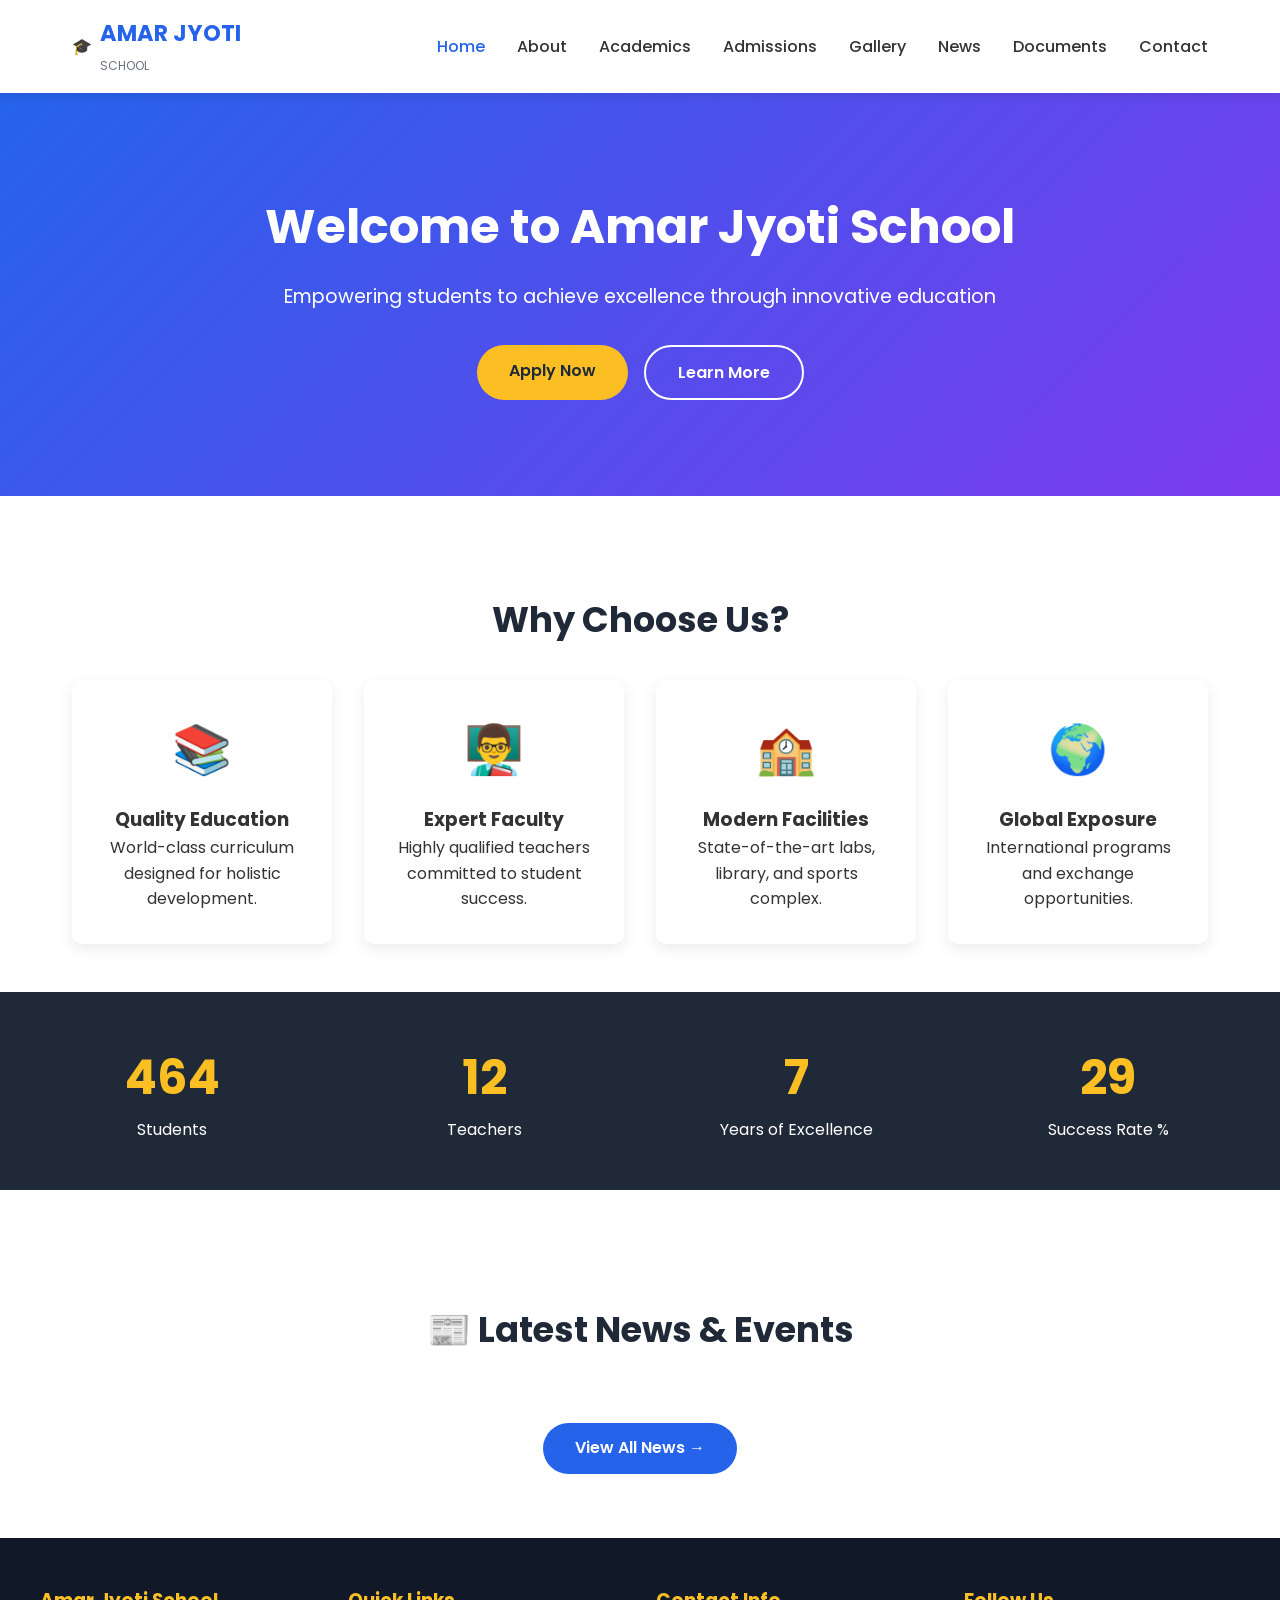
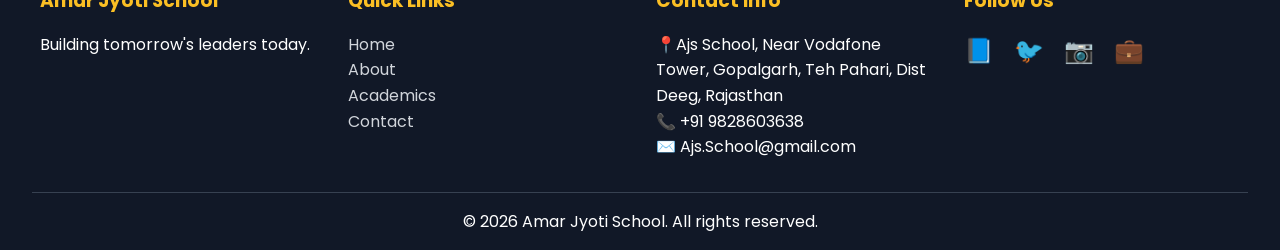
==== index.html @ 184bf4b7 "Add edit, export, links, PDF, documents features" ====
<!DOCTYPE html>
<html lang="en">
<head>
    <meta charset="UTF-8">
    <meta name="viewport" content="width=device-width, initial-scale=1.0">
    <title>Amar Jyoti School - Home</title>
    <link rel="icon" type="image/svg+xml" href="favicon.svg">
    <link rel="stylesheet" href="css/styles.css">
    <link href="https://fonts.googleapis.com/css2?family=Poppins:wght@300;400;600;700&display=swap" rel="stylesheet">
</head>
<body>
    <!-- Navigation -->
    <nav class="navbar">
        <div class="nav-container">
            <div class="logo">
                <a href="index.html" style="text-decoration:none;display:flex;align-items:center;gap:0.5rem">
            <div class="logo-icon">🎓</div>
                <div>
                    <h2 style="margin:0">AMAR JYOTI</h2>
                    <small style="color:#6b7280;font-size:0.75rem">SCHOOL</small>
            </div>
                </a>
            </div>
            <ul class="nav-menu" id="navMenu">
                <li><a href="index.html" class="active">Home</a></li>
                <li><a href="about.html">About</a></li>
                <li><a href="academics.html">Academics</a></li>
                 <li><a href="admissions.html">Admissions</a></li>
                <li><a href="gallery.html">Gallery</a></li>
                <li><a href="news.html">News</a></li>
              
                <li><a href="documents.html">Documents</a></li>
                <li><a href="contact.html">Contact</a></li>
                
            </ul>
            <div class="hamburger" id="hamburger">
                <span></span><span></span><span></span>
            </div>
        </div>
    </nav>

    <!-- Hero Section -->
    <section class="hero">
        <div class="hero-content">
            <h1>Welcome to Amar Jyoti School</h1>
            <p>Empowering students to achieve excellence through innovative education</p>
            <div class="hero-buttons">
                <a href="admissions.html" class="btn btn-primary">Apply Now</a>
                <a href="about.html" class="btn btn-secondary">Learn More</a>
            </div>
        </div>
    </section>

    <!-- Features Section -->
    <section class="features">
        <h2 class="section-title">Why Choose Us?</h2>
        <div class="features-grid">
            <div class="feature-card">
                <div class="icon">📚</div>
                <h3>Quality Education</h3>
                <p>World-class curriculum designed for holistic development.</p>
            </div>
            <div class="feature-card">
                <div class="icon">👨‍🏫</div>
                <h3>Expert Faculty</h3>
                <p>Highly qualified teachers committed to student success.</p>
            </div>
            <div class="feature-card">
                <div class="icon">🏫</div>
                <h3>Modern Facilities</h3>
                <p>State-of-the-art labs, library, and sports complex.</p>
            </div>
            <div class="feature-card">
                <div class="icon">🌍</div>
                <h3>Global Exposure</h3>
                <p>International programs and exchange opportunities.</p>
            </div>
        </div>
    </section>

    <!-- Stats Section -->
    <section class="stats">
        <div class="stat-item">
            <h2 class="counter" data-target="1600">0</h2>
            <p>Students</p>
        </div>
        <div class="stat-item">
            <h2 class="counter" data-target="39">0</h2>
            <p>Teachers</p>
        </div>
        <div class="stat-item">
            <h2 class="counter" data-target="24">0</h2>
            <p>Years of Excellence</p>
        </div>
        <div class="stat-item">
            <h2 class="counter" data-target="98">0</h2>
            <p>Success Rate %</p>
        </div>
    </section>

    <!-- News Section -->

<section class="home-news">
    <h2 class="section-title">📰 Latest News & Events</h2>
    <div class="home-news-grid" id="homeNewsGrid"></div>
    <a href="news.html" class="view-all-btn">View All News →</a>
</section>

    <!-- Footer -->
    <footer class="footer">
        <div class="footer-container">
            <div class="footer-section">
                <h3>Amar Jyoti School</h3>
                <p>Building tomorrow's leaders today.</p>
            </div>
            <div class="footer-section">
                <h3>Quick Links</h3>
                <ul>
                    <li><a href="index.html">Home</a></li>
                    <li><a href="about.html">About</a></li>
                    <li><a href="academics.html">Academics</a></li>
                    <li><a href="contact.html">Contact</a></li>
                </ul>
            </div>
            <div class="footer-section">
                <h3>Contact Info</h3>
                <p>📍Ajs School, Near Vodafone Tower, Gopalgarh, Teh Pahari, Dist Deeg, Rajasthan</p>
                <p>📞 +91 9828603638</p>
                <p>✉️ Ajs.School@gmail.com</p>
            </div>
            <div class="footer-section">
                <h3>Follow Us</h3>
                <div class="social-links">
                    <a href="#">📘</a>
                    <a href="#">🐦</a>
                    <a href="#">📷</a>
                    <a href="#">💼</a>
                </div>
            </div>
        </div>
        <div class="footer-bottom">
            <p>&copy; 2026 Amar Jyoti School. All rights reserved.</p>
        </div>
    </footer>

    <script src="js/script.js"></script>
</body>
<div id="announcementBanner" class="announcement-banner">
    <div class="announcement-content" id="announcementContent"></div>
    <button class="banner-close" onclick="closeBanner()">×</button>
</div>
</html>
---- css/styles.css ----
* { margin: 0; padding: 0; box-sizing: border-box; }

body {
    font-family: 'Poppins', sans-serif;
    line-height: 1.6;
    color: #333;
}

/* Navbar */
.navbar {
    background: #fff;
    box-shadow: 0 2px 10px rgba(0,0,0,0.1);
    position: sticky;
    top: 0;
    z-index: 1000;
}
.nav-container {
    max-width: 1200px;
    margin: auto;
    display: flex;
    justify-content: space-between;
    align-items: center;
    padding: 1rem 2rem;
}
.logo h2 { color: #2563eb; font-size: 1.4rem; }
.nav-menu {
    display: flex;
    list-style: none;
    gap: 2rem;
}
.nav-menu a {
    text-decoration: none;
    color: #333;
    font-weight: 500;
    transition: 0.3s;
}
.nav-menu a:hover, .nav-menu a.active { color: #2563eb; }
.hamburger { display: none; cursor: pointer; }
.hamburger span {
    display: block; width: 25px; height: 3px;
    background: #333; margin: 5px 0; transition: 0.3s;
}

/* Hero */
.hero {
    background: linear-gradient(135deg, #2563eb 0%, #7c3aed 100%);
    color: white;
    padding: 6rem 2rem;
    text-align: center;
}
.hero h1 { font-size: 3rem; margin-bottom: 1rem; }
.hero p { font-size: 1.2rem; margin-bottom: 2rem; }
.hero-buttons { display: flex; gap: 1rem; justify-content: center; flex-wrap: wrap; }

/* Buttons */
.btn {
    padding: 0.8rem 2rem;
    border-radius: 50px;
    text-decoration: none;
    font-weight: 600;
    transition: 0.3s;
    display: inline-block;
    border: none;
    cursor: pointer;
    font-size: 1rem;
}
.btn-primary { background: #fbbf24; color: #1f2937; }
.btn-primary:hover { background: #f59e0b; transform: translateY(-2px); }
.btn-secondary { background: transparent; color: white; border: 2px solid white; }
.btn-secondary:hover { background: white; color: #2563eb; }

/* Sections */
.section-title {
    text-align: center;
    font-size: 2.2rem;
    margin: 3rem 0 2rem;
    color: #1f2937;
}
.features, .news, .academics-content, .about-content, .admissions-content, .contact-content {
    max-width: 1200px;
    margin: auto;
    padding: 3rem 2rem;
}
.features-grid, .news-grid, .programs-grid {
    display: grid;
    grid-template-columns: repeat(auto-fit, minmax(250px, 1fr));
    gap: 2rem;
}
.feature-card, .news-card, .program-card {
    background: white;
    padding: 2rem;
    border-radius: 10px;
    box-shadow: 0 5px 15px rgba(0,0,0,0.08);
    transition: 0.3s;
    text-align: center;
}
.feature-card:hover, .news-card:hover, .program-card:hover {
    transform: translateY(-5px);
    box-shadow: 0 10px 25px rgba(0,0,0,0.15);
}
.icon, .program-icon { font-size: 3rem; margin-bottom: 1rem; }

/* Stats */
.stats {
    background: #1f2937;
    color: white;
    padding: 3rem 2rem;
    display: grid;
    grid-template-columns: repeat(auto-fit, minmax(200px, 1fr));
    gap: 2rem;
    text-align: center;
}
.stat-item h2 { font-size: 3rem; color: #fbbf24; }

/* News */
.news-date { color: #2563eb; font-weight: 600; margin-bottom: 0.5rem; }
.read-more { color: #2563eb; text-decoration: none; font-weight: 600; }

/* Footer */
.footer {
    background: #111827;
    color: white;
    padding: 3rem 2rem 1rem;
}
.footer-container {
    max-width: 1200px;
    margin: auto;
    display: grid;
    grid-template-columns: repeat(auto-fit, minmax(200px, 1fr));
    gap: 2rem;
}
.footer-section h3 { color: #fbbf24; margin-bottom: 1rem; }
.footer-section ul { list-style: none; }
.footer-section a { color: #d1d5db; text-decoration: none; }
.footer-section a:hover { color: #fbbf24; }
.social-links a { font-size: 1.5rem; margin-right: 1rem; }
.footer-bottom {
    text-align: center;
    border-top: 1px solid #374151;
    padding-top: 1rem;
    margin-top: 2rem;
}

/* Page Header */
.page-header {
    background: linear-gradient(135deg, #2563eb 0%, #7c3aed 100%);
    color: white;
    text-align: center;
    padding: 4rem 2rem;
}
.page-header h1 { font-size: 2.5rem; margin-bottom: 0.5rem; }

/* About */
.about-grid {
    display: grid;
    grid-template-columns: 1fr 1fr;
    gap: 3rem;
    align-items: center;
}
.image-placeholder {
    background: linear-gradient(135deg, #2563eb, #7c3aed);
    height: 300px;
    border-radius: 10px;
    display: flex;
    align-items: center;
    justify-content: center;
    font-size: 8rem;
}
.mission-vision {
    display: grid;
    grid-template-columns: repeat(auto-fit, minmax(250px, 1fr));
    gap: 2rem;
    margin: 3rem 0;
}
.mv-card {
    background: #f3f4f6;
    padding: 2rem;
    border-radius: 10px;
    border-left: 4px solid #2563eb;
}
.message-card {
    background: white;
    padding: 3rem;
    border-radius: 10px;
    box-shadow: 0 5px 15px rgba(0,0,0,0.08);
    text-align: center;
}
.principal-photo { font-size: 5rem; margin-bottom: 1rem; }
blockquote {
    font-style: italic;
    font-size: 1.2rem;
    margin: 1rem 0;
    color: #4b5563;
}

/* Subjects */
.subjects-grid {
    display: grid;
    grid-template-columns: repeat(auto-fit, minmax(180px, 1fr));
    gap: 1rem;
}
.subject-item {
    background: #2563eb;
    color: white;
    padding: 1.5rem;
    border-radius: 10px;
    text-align: center;
    font-weight: 600;
    transition: 0.3s;
}
.subject-item:hover { background: #1d4ed8; transform: scale(1.05); }

/* Admission Process */
.process-steps {
    display: grid;
    grid-template-columns: repeat(auto-fit, minmax(180px, 1fr));
    gap: 2rem;
    margin-bottom: 3rem;
}
.step {
    text-align: center;
    padding: 2rem;
    background: #f3f4f6;
    border-radius: 10px;
}
.step-number {
    width: 50px;
    height: 50px;
    background: #2563eb;
    color: white;
    border-radius: 50%;
    display: flex;
    align-items: center;
    justify-content: center;
    margin: 0 auto 1rem;
    font-size: 1.5rem;
    font-weight: 700;
}

/* Forms */
.admission-form, .contact-form {
    max-width: 800px;
    margin: auto;
    background: white;
    padding: 2rem;
    border-radius: 10px;
    box-shadow: 0 5px 15px rgba(0,0,0,0.08);
}
.form-row {
    display: grid;
    grid-template-columns: 1fr 1fr;
    gap: 1rem;
}
.form-group { margin-bottom: 1.2rem; }
.form-group label {
    display: block;
    margin-bottom: 0.5rem;
    font-weight: 600;
}
.form-group input,
.form-group select,
.form-group textarea {
    width: 100%;
    padding: 0.8rem;
    border: 1px solid #d1d5db;
    border-radius: 5px;
    font-family: inherit;
    font-size: 1rem;
}
.form-group input:focus,
.form-group select:focus,
.form-group textarea:focus {
    outline: none;
    border-color: #2563eb;
}
.form-message {
    max-width: 800px;
    margin: 1rem auto;
    padding: 1rem;
    border-radius: 5px;
    text-align: center;
    display: none;
}
.form-message.success {
    display: block;
    background: #d1fae5;
    color: #065f46;
}

/* Contact */
.contact-grid {
    display: grid;
    grid-template-columns: 1fr 1fr;
    gap: 3rem;
}
.info-item {
    display: flex;
    gap: 1rem;
    margin-bottom: 1.5rem;
}
.info-icon { font-size: 2rem; }

/* Responsive */
@media (max-width: 768px) {
    .nav-menu {
        position: fixed;
        top: 70px;
        left: -100%;
        flex-direction: column;
        background: white;
        width: 100%;
        text-align: center;
        padding: 2rem 0;
        transition: 0.3s;
        box-shadow: 0 5px 15px rgba(0,0,0,0.1);
    }
    .nav-menu.active { left: 0; }
    .hamburger { display: block; }
    .hero h1 { font-size: 2rem; }
    .about-grid, .contact-grid, .form-row {
        grid-template-columns: 1fr;
    }
}






/* Success Animation */
.success-animation {
    position: fixed;
    top: 0;
    left: 0;
    width: 100%;
    height: 100%;
    background: rgba(0, 0, 0, 0.5);
    display: none;
    align-items: center;
    justify-content: center;
    z-index: 10000;
    animation: fadeIn 0.3s;
}

.success-animation.active {
    display: flex;
}

.success-card {
    background: white;
    padding: 3rem;
    border-radius: 20px;
    text-align: center;
    box-shadow: 0 20px 60px rgba(0, 0, 0, 0.3);
    animation: bounceIn 0.6s;
    max-width: 400px;
}

.success-icon {
    width: 80px;
    height: 80px;
    background: linear-gradient(135deg, #10b981, #059669);
    border-radius: 50%;
    margin: 0 auto 1.5rem;
    display: flex;
    align-items: center;
    justify-content: center;
    animation: scaleIn 0.5s ease-out;
    position: relative;
}

.success-icon::after {
    content: '';
    position: absolute;
    width: 30px;
    height: 15px;
    border-left: 5px solid white;
    border-bottom: 5px solid white;
    transform: rotate(-45deg);
    margin-top: -8px;
    animation: drawCheck 0.5s 0.3s ease-out backwards;
}

.success-card h3 {
    color: #1f2937;
    margin: 0 0 0.5rem;
    font-size: 1.5rem;
}

.success-card p {
    color: #6b7280;
    margin: 0;
}

@keyframes fadeIn {
    from { opacity: 0; }
    to { opacity: 1; }
}

@keyframes bounceIn {
    0% { transform: scale(0.3); opacity: 0; }
    50% { transform: scale(1.05); }
    70% { transform: scale(0.95); }
    100% { transform: scale(1); opacity: 1; }
}

@keyframes scaleIn {
    from { transform: scale(0); }
    to { transform: scale(1); }
}

@keyframes drawCheck {
    from { width: 0; height: 0; }
    to { width: 30px; height: 15px; }
}

/* Confetti */
.confetti {
    position: fixed;
    width: 10px;
    height: 10px;
    pointer-events: none;
    animation: confettiFall 3s linear forwards;
    z-index: 9999;
}

@keyframes confettiFall {
    to {
        transform: translateY(100vh) rotate(720deg);
        opacity: 0;
    }
}

/* Form message styles update */
.form-message.error {
    display: block;
    background: #fee2e2;
    color: #991b1b;
    padding: 1rem;
    border-radius: 5px;
    margin-top: 1rem;
}

.form-message.success {
    display: block;
    background: #d1fae5;
    color: #065f46;
    padding: 1rem;
    border-radius: 5px;
    margin-top: 1rem;
}



/* ============ GALLERY STYLES ============ */
.gallery-section {
    max-width: 1300px;
    margin: auto;
    padding: 3rem 2rem;
}

.gallery-filters {
    display: flex;
    justify-content: center;
    gap: 1rem;
    flex-wrap: wrap;
    margin-bottom: 3rem;
}

.filter-btn {
    padding: 0.7rem 1.5rem;
    border: 2px solid #e5e7eb;
    background: white;
    border-radius: 50px;
    cursor: pointer;
    font-weight: 600;
    font-family: inherit;
    font-size: 0.95rem;
    transition: all 0.3s ease;
    color: #4b5563;
}

.filter-btn:hover {
    border-color: #2563eb;
    color: #2563eb;
    transform: translateY(-2px);
}

.filter-btn.active {
    background: linear-gradient(135deg, #2563eb, #7c3aed);
    color: white;
    border-color: transparent;
    box-shadow: 0 5px 15px rgba(37, 99, 235, 0.3);
}

.gallery-grid {
    display: grid;
    grid-template-columns: repeat(auto-fill, minmax(300px, 1fr));
    gap: 1.5rem;
    grid-auto-rows: 250px;
}

.gallery-item {
    position: relative;
    border-radius: 15px;
    overflow: hidden;
    cursor: pointer;
    box-shadow: 0 5px 20px rgba(0,0,0,0.1);
    transition: all 0.4s ease;
    animation: fadeInUp 0.6s ease backwards;
}

.gallery-item:nth-child(4n+1) {
    grid-row: span 2;
}

.gallery-item img {
    width: 100%;
    height: 100%;
    object-fit: cover;
    transition: transform 0.6s ease;
}

.gallery-item:hover {
    transform: translateY(-8px);
    box-shadow: 0 15px 40px rgba(0,0,0,0.2);
}

.gallery-item:hover img {
    transform: scale(1.1);
}

.gallery-overlay {
    position: absolute;
    bottom: 0;
    left: 0;
    right: 0;
    background: linear-gradient(to top, rgba(0,0,0,0.85) 0%, transparent 100%);
    padding: 2rem 1.5rem 1.5rem;
    color: white;
    transform: translateY(20px);
    opacity: 0;
    transition: all 0.4s ease;
}

.gallery-item:hover .gallery-overlay {
    transform: translateY(0);
    opacity: 1;
}

.gallery-category {
    display: inline-block;
    background: #2563eb;
    padding: 0.3rem 0.8rem;
    border-radius: 20px;
    font-size: 0.75rem;
    font-weight: 600;
    margin-bottom: 0.5rem;
}

.gallery-overlay h3 {
    margin: 0.5rem 0;
    font-size: 1.2rem;
}

.gallery-overlay p {
    margin: 0;
    font-size: 0.9rem;
    opacity: 0.9;
}

@keyframes fadeInUp {
    from { opacity: 0; transform: translateY(30px); }
    to { opacity: 1; transform: translateY(0); }
}

.gallery-loading {
    display: flex;
    flex-direction: column;
    align-items: center;
    justify-content: center;
    padding: 4rem;
    gap: 1rem;
    color: #6b7280;
}

.gallery-empty {
    text-align: center;
    padding: 4rem;
    color: #6b7280;
}

.gallery-empty .empty-icon {
    font-size: 4rem;
    margin-bottom: 1rem;
}

.hidden { display: none; }

/* Lightbox */
.lightbox {
    display: none;
    position: fixed;
    top: 0;
    left: 0;
    width: 100%;
    height: 100%;
    background: rgba(0,0,0,0.95);
    z-index: 10000;
    align-items: center;
    justify-content: center;
    animation: fadeIn 0.3s;
}

.lightbox.active {
    display: flex;
}

.lightbox-content {
    max-width: 90%;
    max-height: 90vh;
    display: flex;
    flex-direction: column;
    align-items: center;
}

.lightbox-content img {
    max-width: 100%;
    max-height: 75vh;
    border-radius: 10px;
    box-shadow: 0 20px 60px rgba(0,0,0,0.5);
    animation: zoomIn 0.4s;
}

.lightbox-info {
    text-align: center;
    color: white;
    margin-top: 1.5rem;
    max-width: 600px;
}

.lightbox-info h3 {
    margin: 0 0 0.5rem;
    font-size: 1.5rem;
}

.lightbox-category {
    display: inline-block;
    background: #2563eb;
    padding: 0.3rem 1rem;
    border-radius: 20px;
    font-size: 0.85rem;
    margin-bottom: 0.8rem;
}

.lightbox-info p {
    opacity: 0.85;
    line-height: 1.6;
}

.lightbox-close {
    position: absolute;
    top: 20px;
    right: 30px;
    font-size: 3rem;
    color: white;
    cursor: pointer;
    transition: 0.3s;
    z-index: 10001;
}

.lightbox-close:hover {
    color: #ef4444;
    transform: rotate(90deg);
}

.lightbox-nav {
    position: absolute;
    top: 50%;
    transform: translateY(-50%);
    background: rgba(255,255,255,0.1);
    border: none;
    color: white;
    font-size: 3rem;
    width: 60px;
    height: 60px;
    border-radius: 50%;
    cursor: pointer;
    transition: 0.3s;
    display: flex;
    align-items: center;
    justify-content: center;
}

.lightbox-nav:hover {
    background: rgba(255,255,255,0.25);
}

.lightbox-nav.prev { left: 30px; }
.lightbox-nav.next { right: 30px; }

@keyframes zoomIn {
    from { transform: scale(0.8); opacity: 0; }
    to { transform: scale(1); opacity: 1; }
}

@keyframes fadeIn {
    from { opacity: 0; }
    to { opacity: 1; }
}

.spinner-dark {
    border: 3px solid rgba(37, 99, 235, 0.3);
    border-top-color: #2563eb;
    width: 40px;
    height: 40px;
}

@media (max-width: 768px) {
    .gallery-grid {
        grid-template-columns: repeat(auto-fill, minmax(150px, 1fr));
        grid-auto-rows: 180px;
        gap: 1rem;
    }
    .gallery-item:nth-child(4n+1) {
        grid-row: span 1;
    }
    .lightbox-nav {
        width: 45px;
        height: 45px;
        font-size: 2rem;
    }
    .lightbox-nav.prev { left: 10px; }
    .lightbox-nav.next { right: 10px; }
    .filter-btn {
        padding: 0.5rem 1rem;
        font-size: 0.85rem;
    }
}



/* ============ NEWS STYLES ============ */
.news-section { max-width: 1200px; margin: auto; padding: 3rem 2rem; }
.news-filters { display: flex; justify-content: center; gap: 1rem; flex-wrap: wrap; margin-bottom: 3rem; }
.news-list { display: grid; grid-template-columns: repeat(auto-fill, minmax(320px, 1fr)); gap: 2rem; }
.news-card { background: white; border-radius: 15px; overflow: hidden; box-shadow: 0 5px 20px rgba(0,0,0,0.08); cursor: pointer; transition: all 0.3s ease; position: relative; }
.news-card:hover { transform: translateY(-5px); box-shadow: 0 15px 35px rgba(0,0,0,0.15); }
.pinned-badge { position: absolute; top: 1rem; right: 1rem; background: #fbbf24; color: #1f2937; padding: 0.3rem 0.7rem; border-radius: 20px; font-size: 0.75rem; font-weight: 600; z-index: 2; }
.news-card-image { height: 200px; overflow: hidden; }
.news-card-image img { width: 100%; height: 100%; object-fit: cover; transition: transform 0.4s ease; }
.news-card:hover .news-card-image img { transform: scale(1.08); }
.news-card-content { padding: 1.5rem; }
.news-category-badge { display: inline-block; padding: 0.3rem 0.8rem; border-radius: 20px; font-size: 0.75rem; font-weight: 600; margin-bottom: 0.8rem; }
.cat-News { background: #dbeafe; color: #1e40af; }
.cat-Events { background: #fce7f3; color: #9d174d; }
.cat-Achievements { background: #fef3c7; color: #92400e; }
.cat-Announcements { background: #d1fae5; color: #065f46; }
.news-card-content h3 { margin: 0 0 0.5rem; font-size: 1.2rem; color: #1f2937; }
.news-date { color: #6b7280; font-size: 0.85rem; margin-bottom: 0.8rem; }
.news-card-content p { color: #4b5563; line-height: 1.6; margin-bottom: 1rem; }
.read-more { color: #2563eb; font-weight: 600; font-size: 0.9rem; }
.news-modal-content { background: white; border-radius: 15px; max-width: 700px; width: 90%; max-height: 85vh; overflow-y: auto; }
.news-modal-content img { width: 100%; max-height: 350px; object-fit: cover; border-radius: 15px 15px 0 0; }
.news-modal-body { padding: 2rem; }
.news-modal-body h2 { margin: 0.5rem 0; color: #1f2937; }
.news-modal-date { color: #6b7280; margin-bottom: 1.5rem; }
.news-modal-body p { line-height: 1.8; color: #374151; white-space: pre-wrap; }
.announcement-banner { background: linear-gradient(90deg, #2563eb, #7c3aed); color: white; padding: 0.8rem 1rem; text-align: center; position: relative; overflow: hidden; display: none; }
.announcement-banner.active { display: block; }
.announcement-content { display: inline-block; white-space: nowrap; animation: scrollText 20s linear infinite; }
.announcement-banner:hover .announcement-content { animation-play-state: paused; }
.announcement-content span { margin: 0 2rem; font-weight: 500; }
@keyframes scrollText { 0% { transform: translateX(100%); } 100% { transform: translateX(-100%); } }
.banner-close { position: absolute; right: 1rem; top: 50%; transform: translateY(-50%); cursor: pointer; font-size: 1.2rem; background: none; border: none; color: white; }
.home-news { max-width: 1200px; margin: auto; padding: 4rem 2rem; }
.home-news-grid { display: grid; grid-template-columns: repeat(auto-fit, minmax(300px, 1fr)); gap: 2rem; margin-top: 2rem; }
.view-all-btn { display: block; width: fit-content; margin: 2rem auto 0; padding: 0.8rem 2rem; background: #2563eb; color: white; text-decoration: none; border-radius: 50px; font-weight: 600; transition: 0.3s; }
.view-all-btn:hover { background: #1d4ed8; transform: translateY(-2px); }
@media (max-width: 768px) { .news-list { grid-template-columns: 1fr; } }
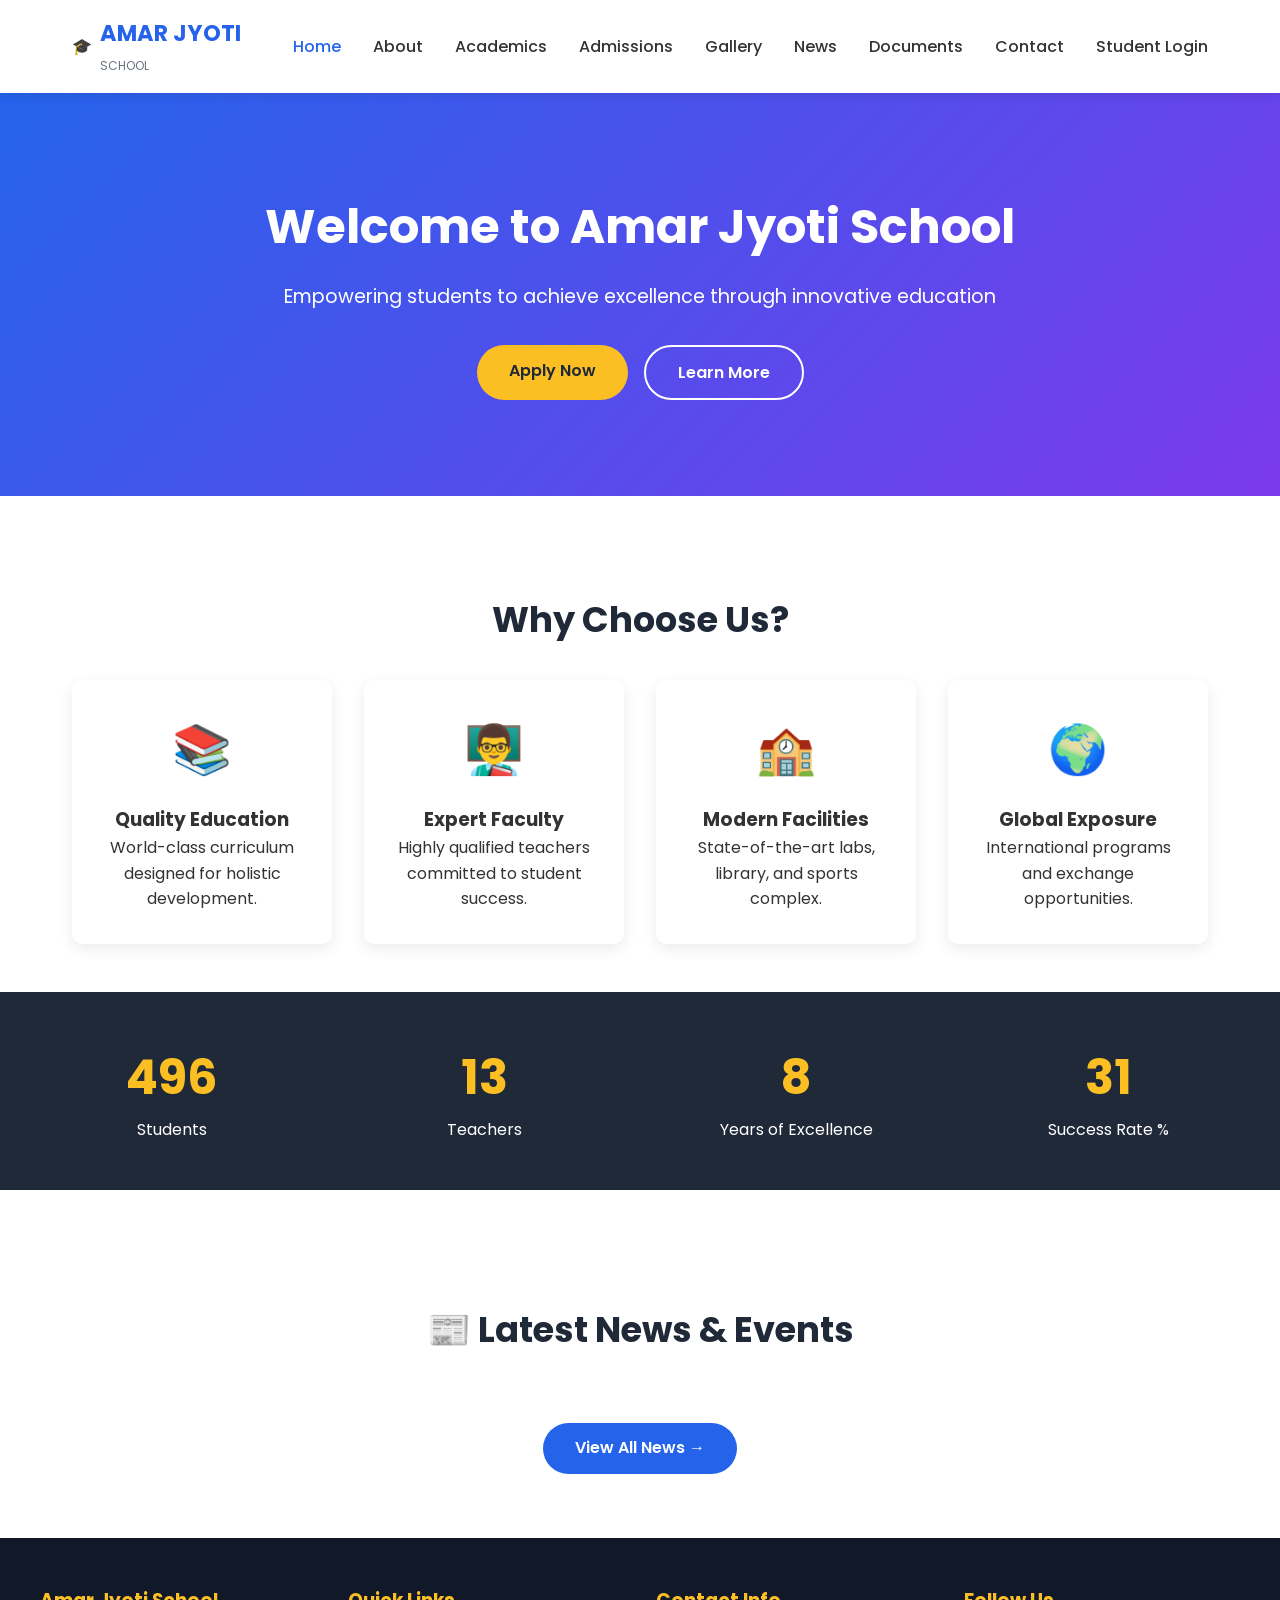
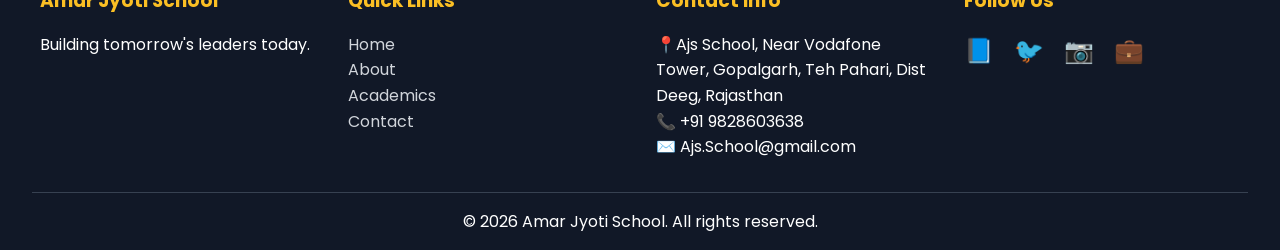
==== commit 14c8d2f7: "Add student portal, delete options, search, bulk attendance, enhanced results" ====
--- a/index.html
+++ b/index.html
@@ -31,6 +31,7 @@
               
                 <li><a href="documents.html">Documents</a></li>
                 <li><a href="contact.html">Contact</a></li>
+                <li><a href="student-login.html">Student Login</a></li>
                 
             </ul>
             <div class="hamburger" id="hamburger">
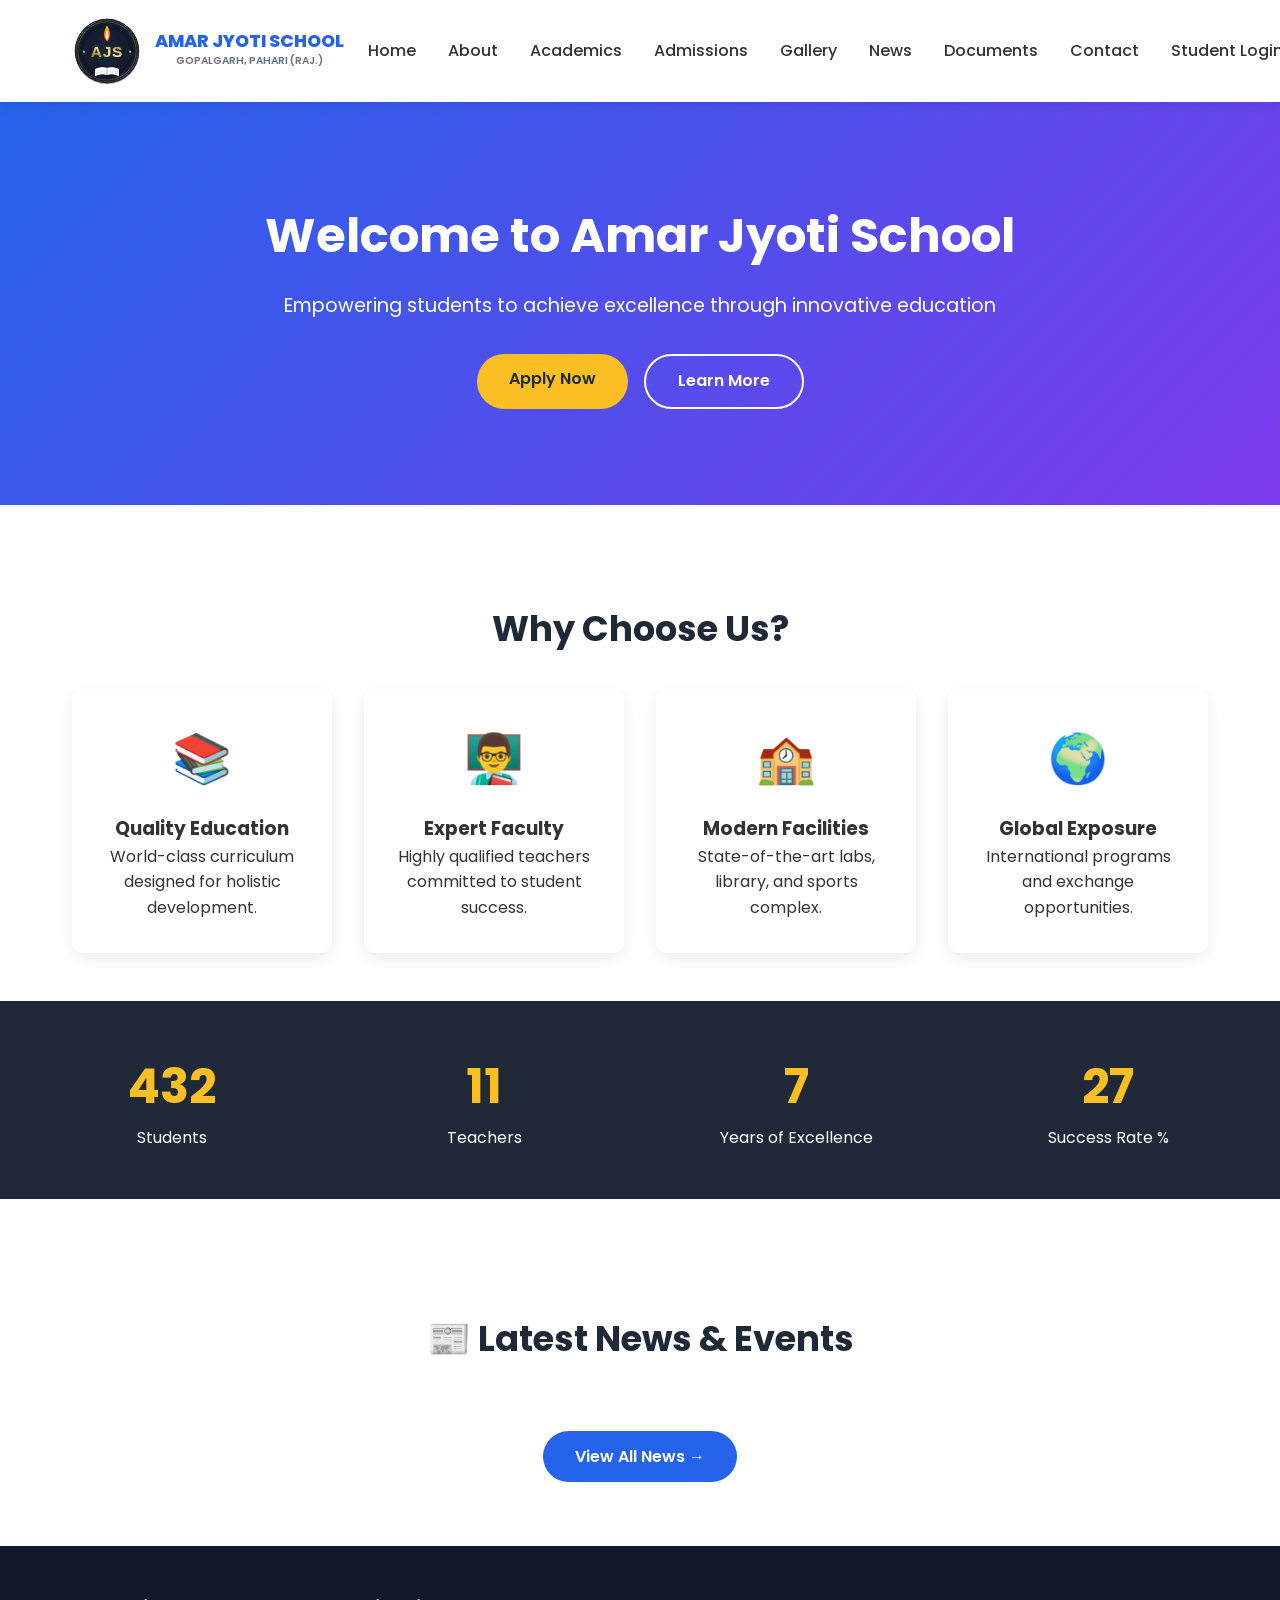
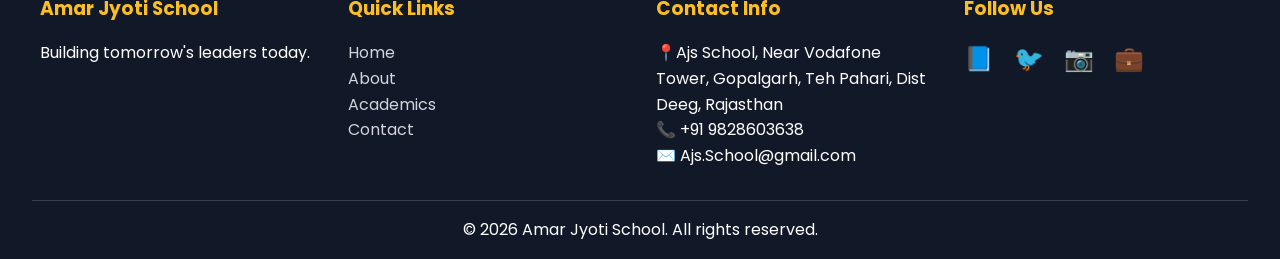
==== commit 3cbffc45: "Add password change UI & Update AJS logo" ====
--- a/index.html
+++ b/index.html
@@ -10,33 +10,42 @@
 </head>
 <body>
     <!-- Navigation -->
+   <!-- Navigation -->
     <nav class="navbar">
         <div class="nav-container">
-            <div class="logo">
-                <a href="index.html" style="text-decoration:none;display:flex;align-items:center;gap:0.5rem">
-            <div class="logo-icon">🎓</div>
-                <div>
-                    <h2 style="margin:0">AMAR JYOTI</h2>
-                    <small style="color:#6b7280;font-size:0.75rem">SCHOOL</small>
-            </div>
+            
+            <!-- Logo Section -->
+            <div class="logo" style="flex-shrink: 0; min-width: max-content; margin-right: auto; padding-right: 1.5rem;">
+                <a href="index.html" style="text-decoration:none; display:flex; align-items:center; gap:0.8rem;">
+                    <img src="favicon.svg" alt="Amar Jyoti School Logo" style="height: 70px; width: 70px; object-fit: contain; flex-shrink: 0;">
+                    
+                    <div style="display: flex; flex-direction: column; justify-content: center; align-items: center; text-align: center;">
+                        <h2 style="margin:0; font-family: 'Poppins', sans-serif; font-size: 1.1rem; font-weight: 800; line-height: 1.1; white-space: nowrap;">AMAR JYOTI SCHOOL</h2>
+                        <small style="color:#6b7280; font-family: 'Poppins', sans-serif; font-size:0.65rem; font-weight: 600; white-space: nowrap; margin-top: 2px;">GOPALGARH, PAHARI (RAJ.)</small>
+                    </div>
                 </a>
             </div>
+
+            <!-- Menu Links -->
             <ul class="nav-menu" id="navMenu">
-                <li><a href="index.html" class="active">Home</a></li>
+                <li><a href="index.html">Home</a></li>
                 <li><a href="about.html">About</a></li>
                 <li><a href="academics.html">Academics</a></li>
-                 <li><a href="admissions.html">Admissions</a></li>
+                <li><a href="admissions.html">Admissions</a></li>
                 <li><a href="gallery.html">Gallery</a></li>
                 <li><a href="news.html">News</a></li>
-              
                 <li><a href="documents.html">Documents</a></li>
                 <li><a href="contact.html">Contact</a></li>
-                <li><a href="student-login.html">Student Login</a></li>
                 
+                <!-- Double-locked Student Login to prevent line breaking -->
+                <li style="white-space: nowrap; flex-shrink: 0;"><a href="student-login.html" style="white-space: nowrap;">Student Login</a></li>
             </ul>
+
+            <!-- Mobile Hamburger Button -->
             <div class="hamburger" id="hamburger">
                 <span></span><span></span><span></span>
             </div>
+            
         </div>
     </nav>
 
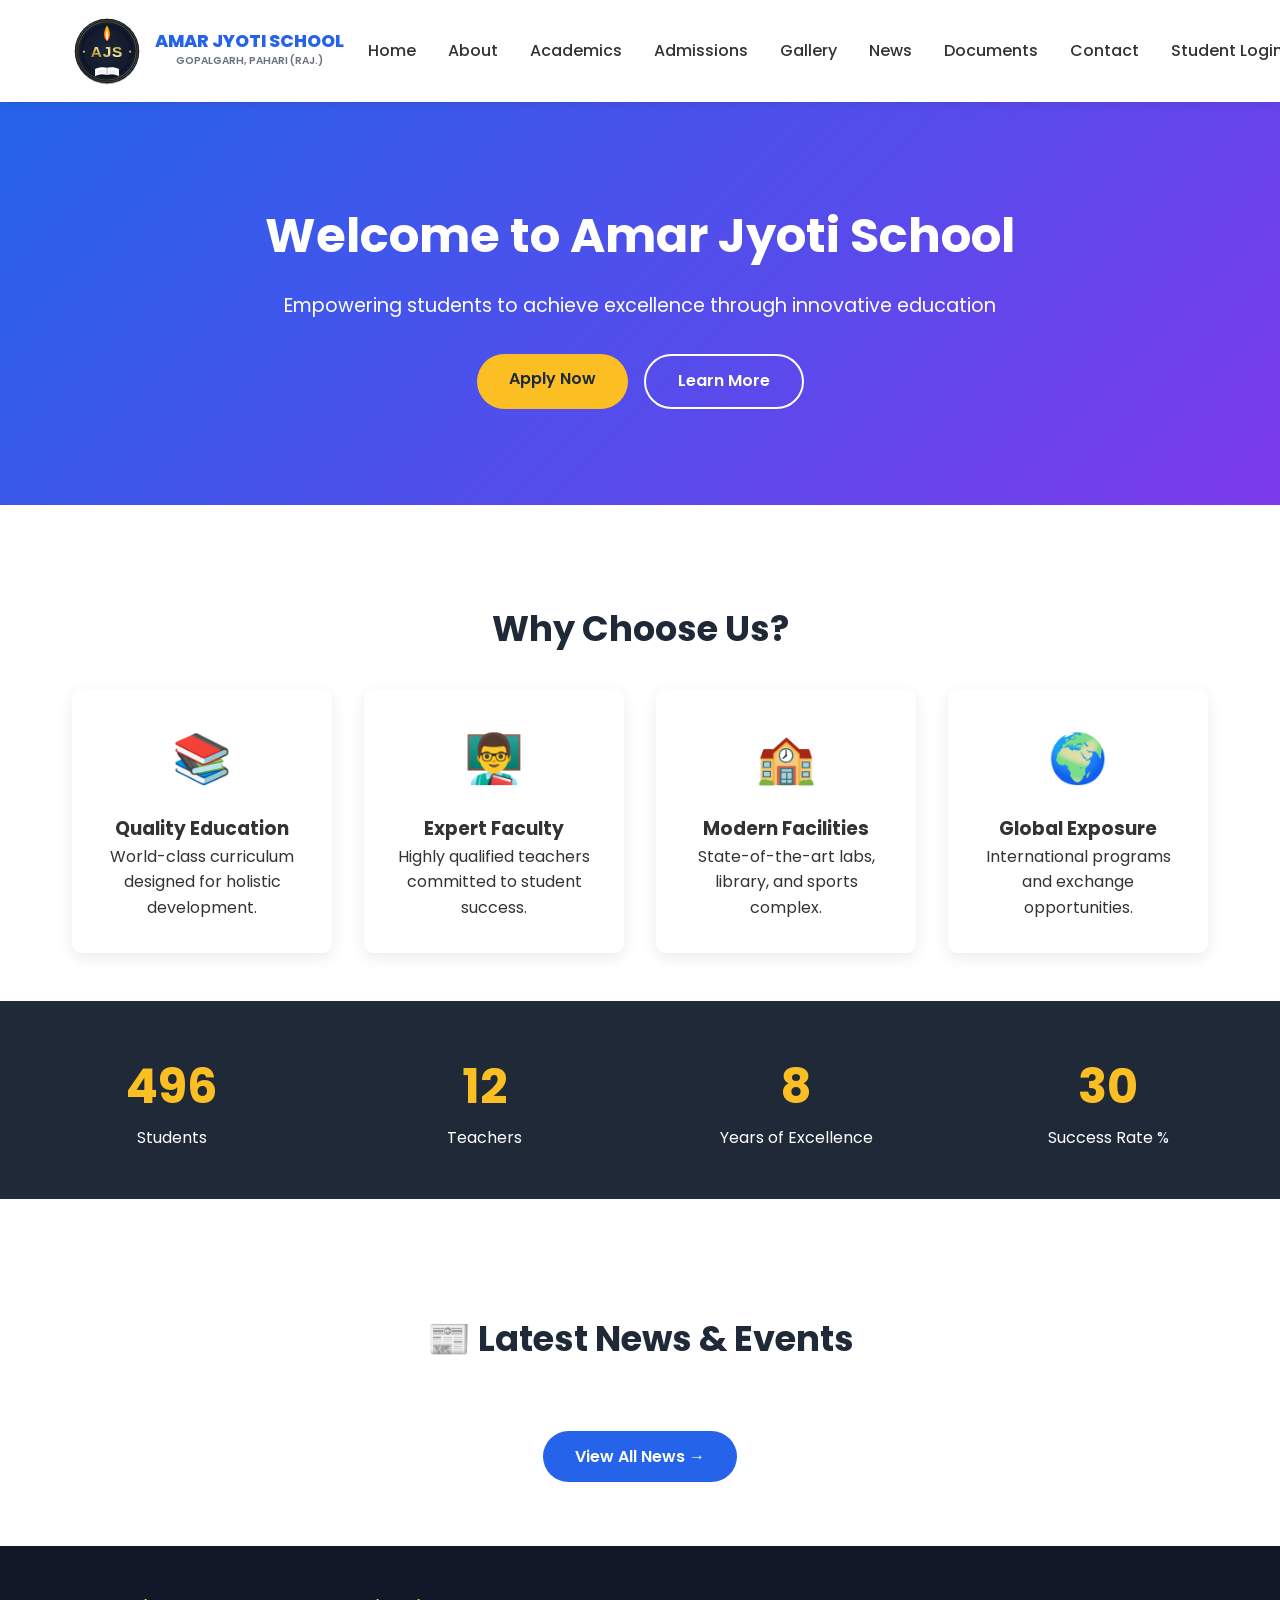
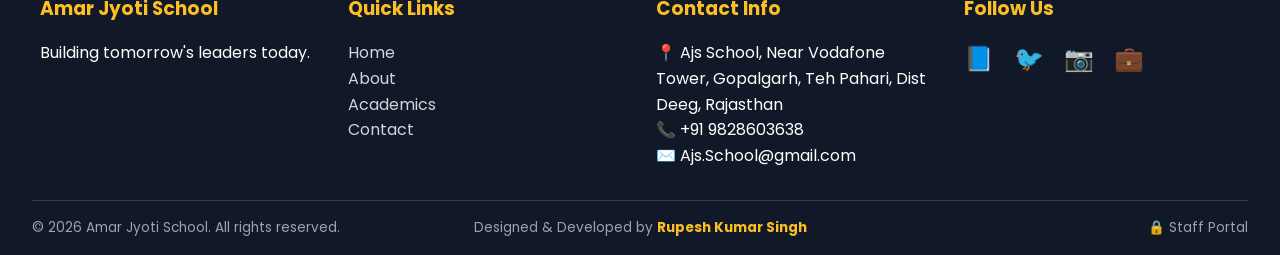
==== commit dbebaa6c: "Fix login message display + staff portal" ====
--- a/index.html
+++ b/index.html
@@ -116,42 +116,47 @@
     <a href="news.html" class="view-all-btn">View All News →</a>
 </section>
 
-    <!-- Footer -->
-    <footer class="footer">
-        <div class="footer-container">
-            <div class="footer-section">
-                <h3>Amar Jyoti School</h3>
-                <p>Building tomorrow's leaders today.</p>
-            </div>
-            <div class="footer-section">
-                <h3>Quick Links</h3>
-                <ul>
-                    <li><a href="index.html">Home</a></li>
-                    <li><a href="about.html">About</a></li>
-                    <li><a href="academics.html">Academics</a></li>
-                    <li><a href="contact.html">Contact</a></li>
-                </ul>
-            </div>
-            <div class="footer-section">
-                <h3>Contact Info</h3>
-                <p>📍Ajs School, Near Vodafone Tower, Gopalgarh, Teh Pahari, Dist Deeg, Rajasthan</p>
-                <p>📞 +91 9828603638</p>
-                <p>✉️ Ajs.School@gmail.com</p>
-            </div>
-            <div class="footer-section">
-                <h3>Follow Us</h3>
-                <div class="social-links">
-                    <a href="#">📘</a>
-                    <a href="#">🐦</a>
-                    <a href="#">📷</a>
-                    <a href="#">💼</a>
-                </div>
+   <footer class="footer">
+    <div class="footer-container">
+        <div class="footer-section">
+            <h3>Amar Jyoti School</h3>
+            <p>Building tomorrow's leaders today.</p>
+        </div>
+        <div class="footer-section">
+            <h3>Quick Links</h3>
+            <ul>
+                <li><a href="index.html">Home</a></li>
+                <li><a href="about.html">About</a></li>
+                <li><a href="academics.html">Academics</a></li>
+                <li><a href="contact.html">Contact</a></li>
+            </ul>
+        </div>
+        <div class="footer-section">
+            <h3>Contact Info</h3>
+            <p>📍 Ajs School, Near Vodafone Tower, Gopalgarh, Teh Pahari, Dist Deeg, Rajasthan</p>
+            <p>📞 +91 9828603638</p>
+            <p>✉️ Ajs.School@gmail.com</p>
+        </div>
+        <div class="footer-section">
+            <h3>Follow Us</h3>
+            <div class="social-links">
+                <a href="#">📘</a>
+                <a href="#">🐦</a>
+                <a href="#">📷</a>
+                <a href="#">💼</a>
             </div>
         </div>
-        <div class="footer-bottom">
-            <p>&copy; 2026 Amar Jyoti School. All rights reserved.</p>
-        </div>
-    </footer>
+    </div>
+
+    <!-- ONLY this bottom part gets the Staff Portal link -->
+    <div class="footer-bottom">
+        <p style="margin:0;font-size:0.85rem;color:#9ca3af">&copy; 2026 Amar Jyoti School. All rights reserved.</p>
+        <p style="margin:0;font-size:0.85rem;color:#9ca3af">
+        Designed & Developed by <strong style="color:#fbbf24">Rupesh Kumar Singh</strong>
+    </p>
+        <a href="login.html" class="staff-link">🔒 Staff Portal</a>
+    </div>
+</footer>
 
     <script src="js/script.js"></script>
 </body>
--- a/css/styles.css
+++ b/css/styles.css
@@ -739,6 +739,50 @@
 }
 
 
+.footer-bottom {
+    display: flex;
+    align-items: center;
+    flex-wrap: wrap;
+    gap: 1rem;
+}
+
+.footer-bottom > p:first-child {
+    flex: 1;
+    text-align: left;
+    margin: 0;
+}
+
+.footer-bottom > p:nth-child(2) {
+    flex: 1;
+    text-align: center;
+    margin: 0;
+}
+
+.footer-bottom .staff-link {
+    flex: 1;
+    text-align: right;
+    color: #9ca3af;
+    font-size: 0.85rem;
+    text-decoration: none;
+    transition: all 0.3s ease;
+}
+
+.footer-bottom .staff-link:hover {
+    color: #fbbf24;
+}
+
+@media (max-width: 700px) {
+    .footer-bottom {
+        flex-direction: column;
+        text-align: center;
+    }
+    .footer-bottom > p,
+    .footer-bottom .staff-link {
+        text-align: center;
+        flex: none;
+    }
+}
+   
 
 /* ============ NEWS STYLES ============ */
 .news-section { max-width: 1200px; margin: auto; padding: 3rem 2rem; }
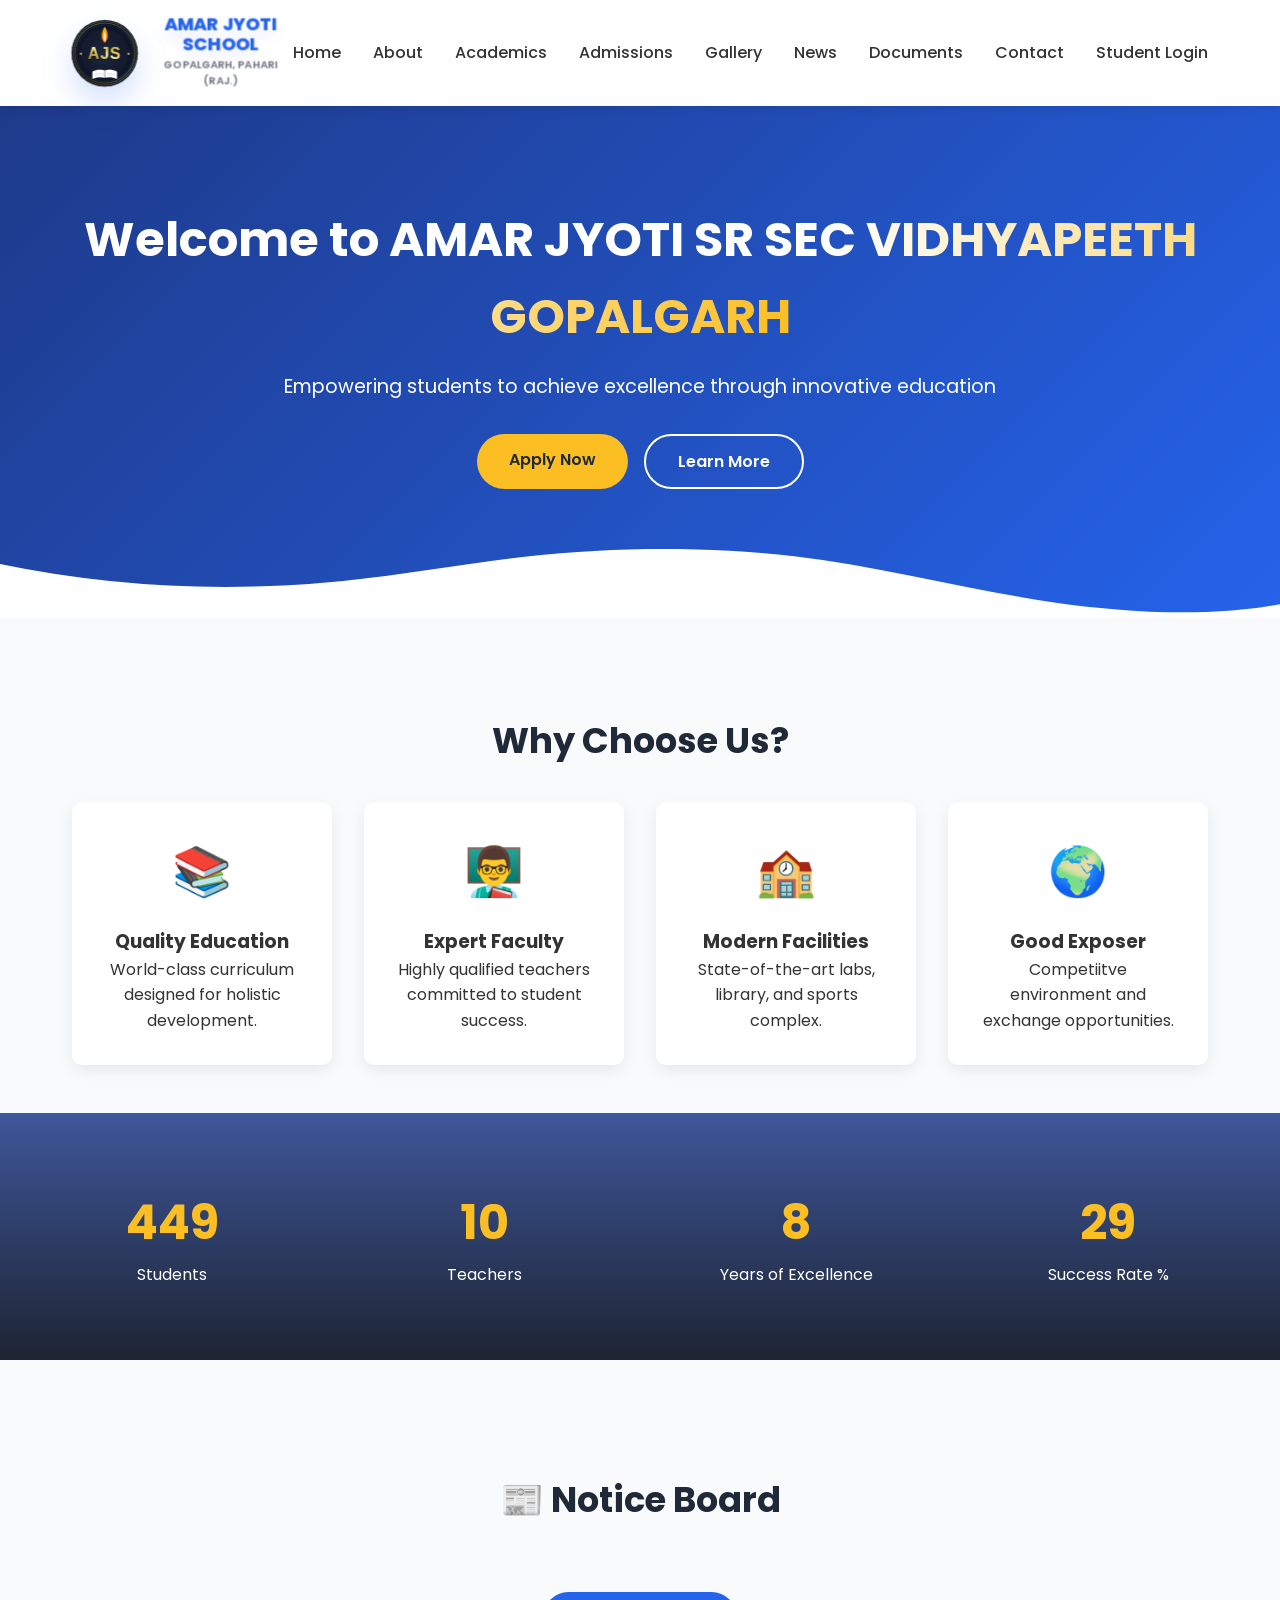
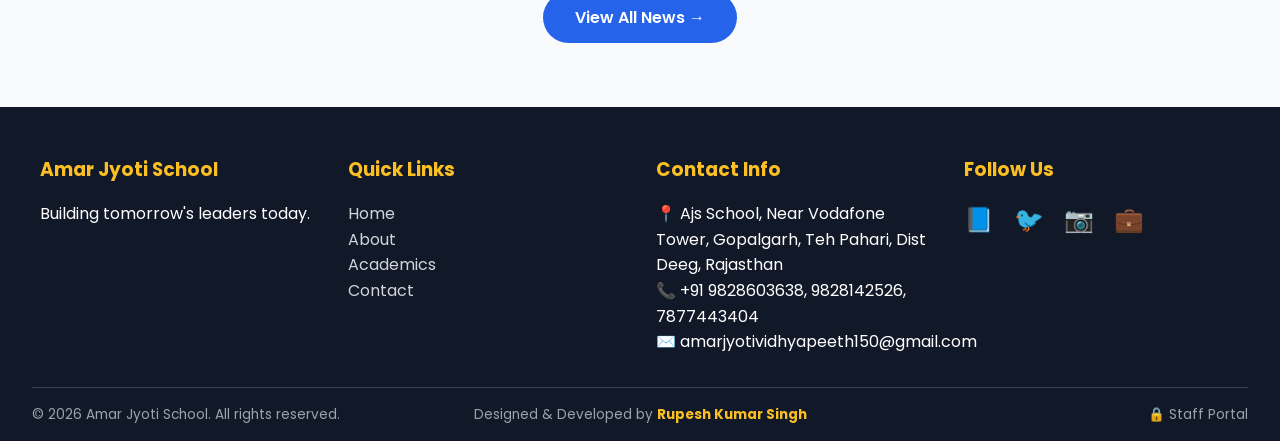
==== commit 9bd9d812: "multiple bulk features ,result,timetable and delete added" ====
--- a/index.html
+++ b/index.html
@@ -5,7 +5,7 @@
     <meta name="viewport" content="width=device-width, initial-scale=1.0">
     <title>Amar Jyoti School - Home</title>
     <link rel="icon" type="image/svg+xml" href="favicon.svg">
-    <link rel="stylesheet" href="css/styles.css">
+    <link rel="stylesheet" href="css/styles.css?v=5">
     <link href="https://fonts.googleapis.com/css2?family=Poppins:wght@300;400;600;700&display=swap" rel="stylesheet">
 </head>
 <body>
@@ -15,13 +15,13 @@
         <div class="nav-container">
             
             <!-- Logo Section -->
-            <div class="logo" style="flex-shrink: 0; min-width: max-content; margin-right: auto; padding-right: 1.5rem;">
+            <div class="logo" style="flex-shrink: 1; margin-right: auto; padding-right: 0.5rem;">
                 <a href="index.html" style="text-decoration:none; display:flex; align-items:center; gap:0.8rem;">
                     <img src="favicon.svg" alt="Amar Jyoti School Logo" style="height: 70px; width: 70px; object-fit: contain; flex-shrink: 0;">
                     
                     <div style="display: flex; flex-direction: column; justify-content: center; align-items: center; text-align: center;">
-                        <h2 style="margin:0; font-family: 'Poppins', sans-serif; font-size: 1.1rem; font-weight: 800; line-height: 1.1; white-space: nowrap;">AMAR JYOTI SCHOOL</h2>
-                        <small style="color:#6b7280; font-family: 'Poppins', sans-serif; font-size:0.65rem; font-weight: 600; white-space: nowrap; margin-top: 2px;">GOPALGARH, PAHARI (RAJ.)</small>
+                        <h2 style="margin:0; font-family: 'Poppins', sans-serif; font-size: clamp(0.9rem, 3vw, 1.1rem); font-weight: 800; line-height: 1.1;">AMAR JYOTI SCHOOL</h2>
+                        <small style="color:#6b7280; font-family: 'Poppins', sans-serif; font-size: clamp(0.55rem, 2vw, 0.65rem); font-weight: 600; margin-top: 2px;">GOPALGARH, PAHARI (RAJ.)</small>
                     </div>
                 </a>
             </div>
@@ -50,14 +50,21 @@
     </nav>
 
     <!-- Hero Section -->
-    <section class="hero">
+    <section class="hero" style="position: relative; padding-bottom: 8rem;">
         <div class="hero-content">
-            <h1>Welcome to Amar Jyoti School</h1>
-            <p>Empowering students to achieve excellence through innovative education</p>
-            <div class="hero-buttons">
+            <h1 class="animate-fade-up">Welcome to <span class="school-name-shine">AMAR JYOTI SR SEC VIDHYAPEETH GOPALGARH</span></h1>
+            <p class="animate-fade-up delay-1">Empowering students to achieve excellence through innovative education</p>
+            <div class="hero-buttons animate-fade-up delay-2">
                 <a href="admissions.html" class="btn btn-primary">Apply Now</a>
                 <a href="about.html" class="btn btn-secondary">Learn More</a>
             </div>
+        </div>
+        
+        <!-- Elegant Bottom Wave -->
+        <div style="position: absolute; bottom: -1px; left: 0; width: 100%; overflow: hidden; line-height: 0;">
+            <svg viewBox="0 0 1200 120" preserveAspectRatio="none" style="position: relative; display: block; width: calc(100% + 1.3px); height: 70px;">
+                <path d="M321.39,56.44c58-10.79,114.16-30.13,172-41.86,82.39-16.72,168.19-17.73,250.45-.39C823.78,31,906.67,72,985.66,92.83c70.05,18.48,146.53,26.09,214.34,3V120H0V27.35A600.21,600.21,0,0,0,321.39,56.44Z" fill="#ffffff"></path>
+            </svg>
         </div>
     </section>
 
@@ -82,8 +89,8 @@
             </div>
             <div class="feature-card">
                 <div class="icon">🌍</div>
-                <h3>Global Exposure</h3>
-                <p>International programs and exchange opportunities.</p>
+                <h3>Good Exposer</h3>
+                <p>Competiitve environment and exchange opportunities.</p>
             </div>
         </div>
     </section>
@@ -91,11 +98,11 @@
     <!-- Stats Section -->
     <section class="stats">
         <div class="stat-item">
-            <h2 class="counter" data-target="1600">0</h2>
+            <h2 class="counter" data-target="1496">0</h2>
             <p>Students</p>
         </div>
         <div class="stat-item">
-            <h2 class="counter" data-target="39">0</h2>
+            <h2 class="counter" data-target="32">0</h2>
             <p>Teachers</p>
         </div>
         <div class="stat-item">
@@ -111,7 +118,7 @@
     <!-- News Section -->
 
 <section class="home-news">
-    <h2 class="section-title">📰 Latest News & Events</h2>
+    <h2 class="section-title">📰 Notice Board</h2>
     <div class="home-news-grid" id="homeNewsGrid"></div>
     <a href="news.html" class="view-all-btn">View All News →</a>
 </section>
@@ -134,8 +141,8 @@
         <div class="footer-section">
             <h3>Contact Info</h3>
             <p>📍 Ajs School, Near Vodafone Tower, Gopalgarh, Teh Pahari, Dist Deeg, Rajasthan</p>
-            <p>📞 +91 9828603638</p>
-            <p>✉️ Ajs.School@gmail.com</p>
+            <p>📞 +91 9828603638, 9828142526, 7877443404</p>
+            <p style="white-space: nowrap;">✉️ amarjyotividhyapeeth150@gmail.com</p>
         </div>
         <div class="footer-section">
             <h3>Follow Us</h3>
@@ -164,4 +171,64 @@
     <div class="announcement-content" id="announcementContent"></div>
     <button class="banner-close" onclick="closeBanner()">×</button>
 </div>
+
+<!-- Admission Popup Modal -->
+<div id="admissionPopup" style="display:none; position:fixed; top:0; left:0; width:100%; height:100%; background:rgba(0,0,0,0.6); z-index:2000; align-items:center; justify-content:center;">
+    <div class="modal-content" style="background:white; padding:2rem; border-radius:10px; max-width:600px; width:90%; position:relative; max-height:90vh; overflow-y:auto; box-shadow: 0 10px 25px rgba(0,0,0,0.2);">
+        <button onclick="document.getElementById('admissionPopup').style.display='none'" style="position:absolute; top:15px; right:20px; background:none; border:none; font-size:1.8rem; cursor:pointer; color:#6b7280;">&times;</button>
+        <h2 style="color:#2563eb; margin-top:0; text-align:center;">🎓 Admissions Open!</h2>
+        <p style="color:#4b5563; margin-bottom:1.5rem; text-align:center; font-size:0.95rem;">Apply now for the upcoming academic session.</p>
+        
+        <form id="popupAdmissionForm" style="display:flex; flex-direction:column; gap:1rem; text-align:left;">
+            <div style="display:grid; grid-template-columns:repeat(auto-fit, minmax(200px, 1fr)); gap:1rem;">
+                <div>
+                    <label style="font-weight:600; font-size:0.9rem; margin-bottom:0.3rem; display:block;">Student Name *</label>
+                    <input type="text" name="studentName" required style="width:100%; padding:0.6rem; border:1px solid #d1d5db; border-radius:6px; box-sizing:border-box;">
+                </div>
+                <div>
+                    <label style="font-weight:600; font-size:0.9rem; margin-bottom:0.3rem; display:block;">Date of Birth *</label>
+                    <input type="date" name="dob" required style="width:100%; padding:0.6rem; border:1px solid #d1d5db; border-radius:6px; box-sizing:border-box;">
+                </div>
+            </div>
+            <div style="display:grid; grid-template-columns:repeat(auto-fit, minmax(200px, 1fr)); gap:1rem;">
+                <div>
+                    <label style="font-weight:600; font-size:0.9rem; margin-bottom:0.3rem; display:block;">Grade *</label>
+                    <select name="grade" required style="width:100%; padding:0.6rem; border:1px solid #d1d5db; border-radius:6px; box-sizing:border-box;">
+                        <option value="">Select Grade</option>
+                        <option>Nursery</option><option>LKG</option><option>UKG</option>
+                        <option>Grade 1</option><option>Grade 2</option>
+                        <option>Grade 3</option><option>Grade 4</option>
+                        <option>Grade 5</option><option>Grade 6</option>
+                        <option>Grade 7</option><option>Grade 8</option>
+                        <option>Grade 9</option><option>Grade 10</option>
+                        <option>Grade 11</option><option>Grade 12</option>
+                    </select>
+                </div>
+                <div>
+                    <label style="font-weight:600; font-size:0.9rem; margin-bottom:0.3rem; display:block;">Gender *</label>
+                    <select name="gender" required style="width:100%; padding:0.6rem; border:1px solid #d1d5db; border-radius:6px; box-sizing:border-box;">
+                        <option value="">Select</option>
+                        <option>Male</option><option>Female</option><option>Other</option>
+                    </select>
+                </div>
+            </div>
+            <div style="display:grid; grid-template-columns:repeat(auto-fit, minmax(200px, 1fr)); gap:1rem;">
+                <div>
+                    <label style="font-weight:600; font-size:0.9rem; margin-bottom:0.3rem; display:block;">Parent Name *</label>
+                    <input type="text" name="parentName" required style="width:100%; padding:0.6rem; border:1px solid #d1d5db; border-radius:6px; box-sizing:border-box;">
+                </div>
+                <div>
+                    <label style="font-weight:600; font-size:0.9rem; margin-bottom:0.3rem; display:block;">Phone *</label>
+                    <input type="tel" name="phone" required style="width:100%; padding:0.6rem; border:1px solid #d1d5db; border-radius:6px; box-sizing:border-box;">
+                </div>
+            </div>
+            <div>
+                <label style="font-weight:600; font-size:0.9rem; margin-bottom:0.3rem; display:block;">Address *</label>
+                <textarea name="address" rows="2" required style="width:100%; padding:0.6rem; border:1px solid #d1d5db; border-radius:6px; box-sizing:border-box;"></textarea>
+            </div>
+            <button type="submit" class="btn btn-primary" style="width:100%; margin-top:0.5rem; padding:0.8rem; font-size:1rem;">Submit Application</button>
+        </form>
+        <div id="popupFormMessage" style="margin-top:1rem; text-align:center; display:none; padding:0.8rem; border-radius:5px; font-weight:600;"></div>
+    </div>
+</div>
 </html>
--- a/css/styles.css
+++ b/css/styles.css
@@ -4,6 +4,7 @@
     font-family: 'Poppins', sans-serif;
     line-height: 1.6;
     color: #333;
+    background-color: #f8fafc;
 }
 
 /* Navbar */
@@ -22,7 +23,32 @@
     align-items: center;
     padding: 1rem 2rem;
 }
-.logo h2 { color: #2563eb; font-size: 1.4rem; }
+
+/* Premium 3D Spatial Parallax Logo */
+.logo {
+    perspective: 1000px;
+}
+.logo a {
+    transform-style: preserve-3d;
+    animation: spatialFloat 8s ease-in-out infinite;
+}
+.logo img {
+    transform: translateZ(30px);
+    filter: drop-shadow(0 15px 15px rgba(37, 99, 235, 0.2));
+}
+.logo div {
+    transform: translateZ(15px);
+}
+.logo h2 { 
+    color: #2563eb; 
+    font-size: 1.4rem; 
+    text-shadow: 0 8px 16px rgba(37, 99, 235, 0.15);
+}
+@keyframes spatialFloat {
+    0%, 100% { transform: translateY(0) rotateX(2deg) rotateY(-3deg); }
+    50% { transform: translateY(-4px) rotateX(-2deg) rotateY(3deg); }
+}
+
 .nav-menu {
     display: flex;
     list-style: none;
@@ -43,14 +69,47 @@
 
 /* Hero */
 .hero {
-    background: linear-gradient(135deg, #2563eb 0%, #7c3aed 100%);
+    background: linear-gradient(135deg, #1e3a8a, #2563eb, #7c3aed, #4c1d95);
+    background-size: 300% 300%;
+    animation: heroGradient 12s ease infinite;
     color: white;
     padding: 6rem 2rem;
     text-align: center;
 }
+
+@keyframes heroGradient {
+    0% { background-position: 0% 50%; }
+    50% { background-position: 100% 50%; }
+    100% { background-position: 0% 50%; }
+}
+
 .hero h1 { font-size: 3rem; margin-bottom: 1rem; }
 .hero p { font-size: 1.2rem; margin-bottom: 2rem; }
 .hero-buttons { display: flex; gap: 1rem; justify-content: center; flex-wrap: wrap; }
+
+/* Hero Premium Animations */
+.animate-fade-up {
+    opacity: 0;
+    animation: fadeUp 1s cubic-bezier(0.16, 1, 0.3, 1) forwards;
+}
+.delay-1 { animation-delay: 0.2s; }
+.delay-2 { animation-delay: 0.4s; }
+
+@keyframes fadeUp {
+    0% { opacity: 0; transform: translateY(30px); }
+    100% { opacity: 1; transform: translateY(0); }
+}
+
+.school-name-shine {
+    background: linear-gradient(to right, #ffffff 20%, #fbbf24 50%, #ffffff 80%);
+    background-size: 200% auto;
+    -webkit-background-clip: text;
+    -webkit-text-fill-color: transparent;
+    animation: shine 4s linear infinite;
+}
+@keyframes shine {
+    to { background-position: 200% center; }
+}
 
 /* Buttons */
 .btn {
@@ -102,9 +161,11 @@
 
 /* Stats */
 .stats {
-    background: #1f2937;
-    color: white;
-    padding: 3rem 2rem;
+    background: linear-gradient(rgba(30, 58, 138, 0.85), rgba(17, 24, 39, 0.95)), 
+                url('https://images.unsplash.com/photo-1541829070764-84a7d30dd3f3?ixlib=rb-4.0.3&auto=format&fit=crop&w=1920&q=80') no-repeat center center fixed;
+    background-size: cover;
+    color: white;
+    padding: 4.5rem 2rem;
     display: grid;
     grid-template-columns: repeat(auto-fit, minmax(200px, 1fr));
     gap: 2rem;
@@ -143,7 +204,9 @@
 
 /* Page Header */
 .page-header {
-    background: linear-gradient(135deg, #2563eb 0%, #7c3aed 100%);
+    background: linear-gradient(135deg, #1e3a8a, #2563eb, #7c3aed, #4c1d95);
+    background-size: 300% 300%;
+    animation: heroGradient 12s ease infinite;
     color: white;
     text-align: center;
     padding: 4rem 2rem;
@@ -316,7 +379,7 @@
     }
     .nav-menu.active { left: 0; }
     .hamburger { display: block; }
-    .hero h1 { font-size: 2rem; }
+    .hero h1 { font-size: 1.6rem; line-height: 1.3; }
     .about-grid, .contact-grid, .form-row {
         grid-template-columns: 1fr;
     }
@@ -821,4 +884,19 @@
 .home-news-grid { display: grid; grid-template-columns: repeat(auto-fit, minmax(300px, 1fr)); gap: 2rem; margin-top: 2rem; }
 .view-all-btn { display: block; width: fit-content; margin: 2rem auto 0; padding: 0.8rem 2rem; background: #2563eb; color: white; text-decoration: none; border-radius: 50px; font-weight: 600; transition: 0.3s; }
 .view-all-btn:hover { background: #1d4ed8; transform: translateY(-2px); }
-@media (max-width: 768px) { .news-list { grid-template-columns: 1fr; } }+@media (max-width: 768px) { .news-list { grid-template-columns: 1fr; } }
+
+/* =========================================
+   PREMIUM LOGIN PAGE BACKGROUND
+   ========================================= */
+.login-page {
+    background: linear-gradient(135deg, rgba(30, 58, 138, 0.90) 0%, rgba(37, 99, 235, 0.80) 100%), 
+                url('https://images.unsplash.com/photo-1541829070764-84a7d30dd3f3?ixlib=rb-4.0.3&auto=format&fit=crop&w=1920&q=80') no-repeat center center fixed !important;
+    background-size: cover !important;
+}
+.login-page form, .login-page .login-container {
+    background: rgba(255, 255, 255, 0.95) !important;
+    backdrop-filter: blur(10px);
+    box-shadow: 0 25px 50px -12px rgba(0, 0, 0, 0.35) !important;
+    border: 1px solid rgba(255, 255, 255, 0.3) !important;
+}
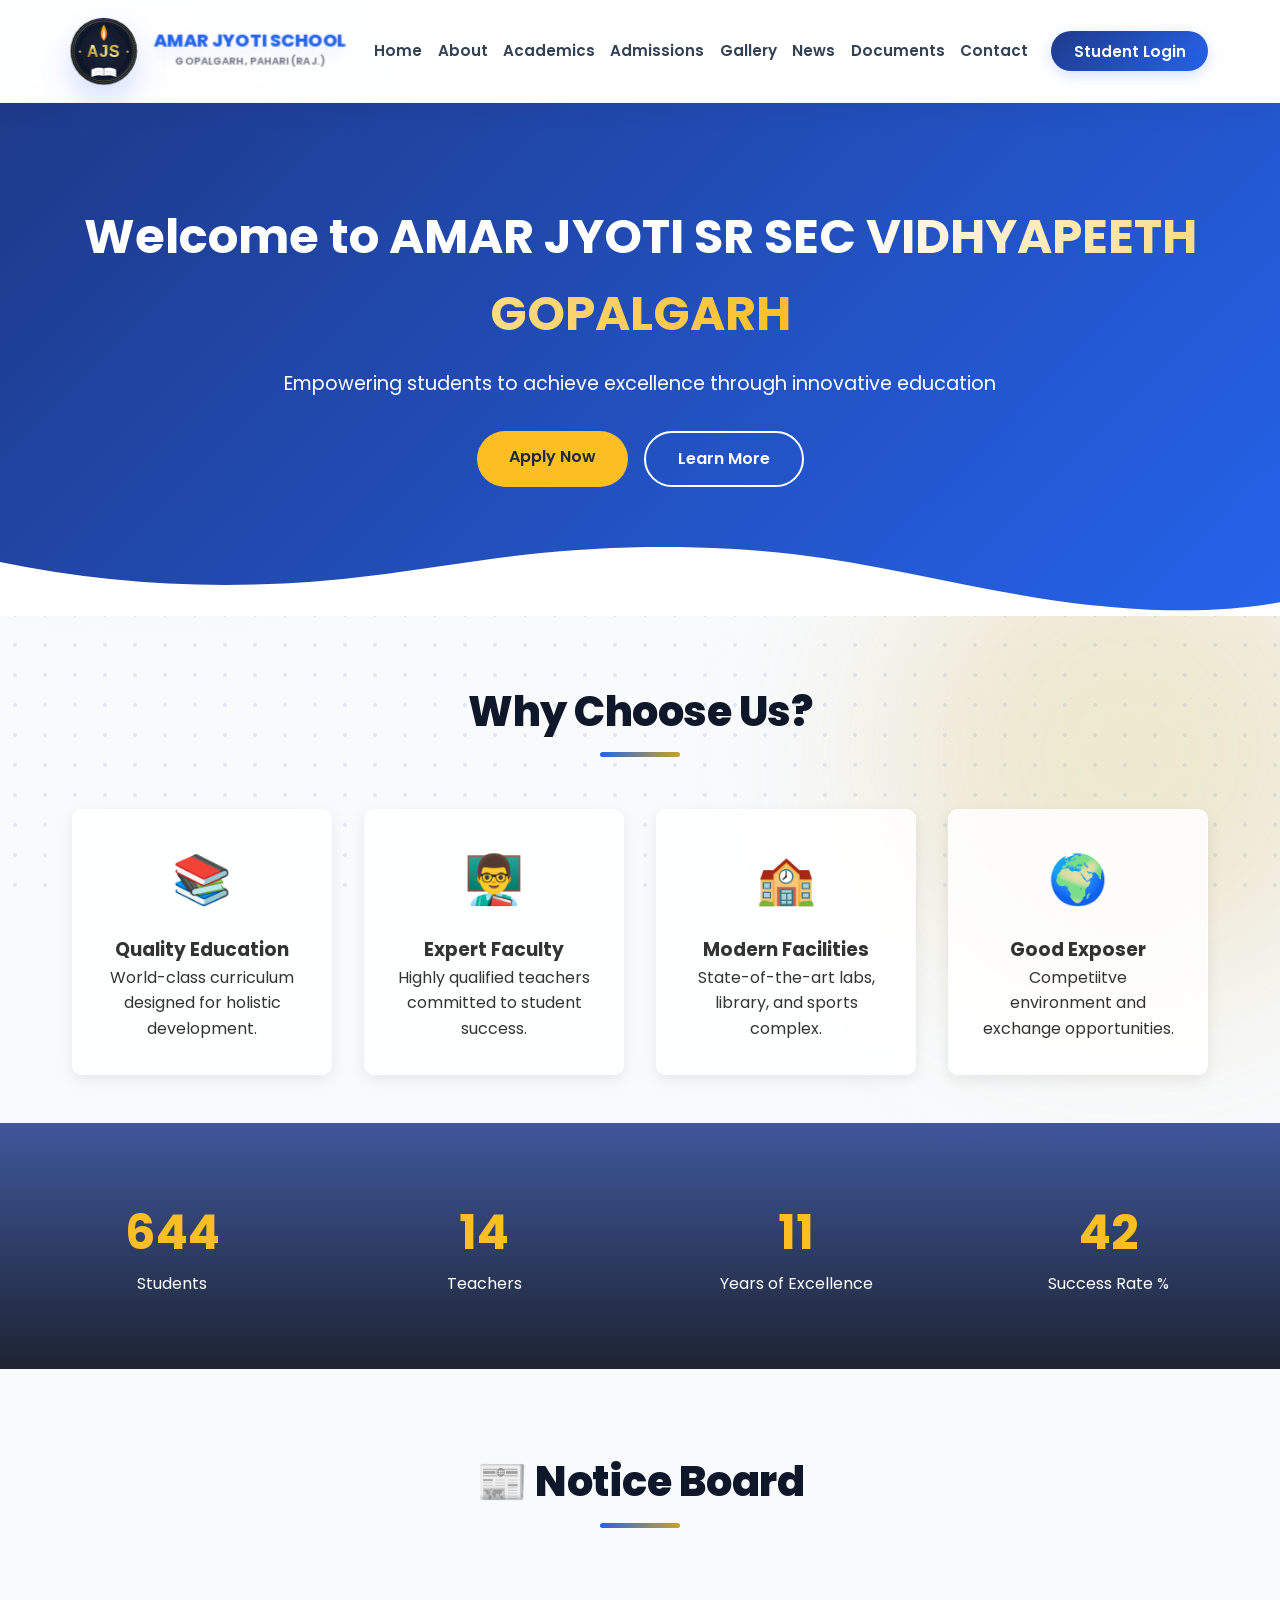
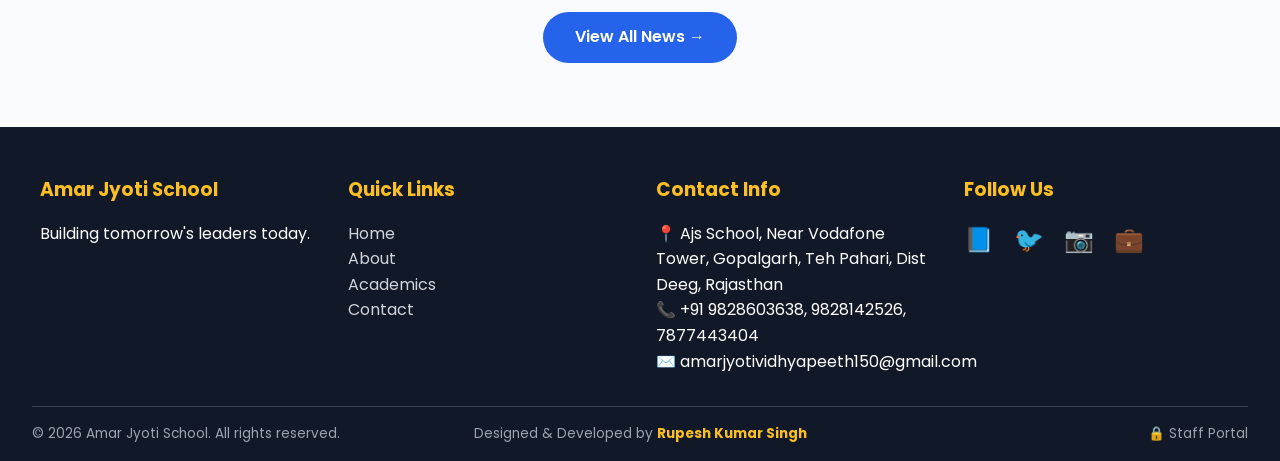
==== commit 23d369bd: "added UI features" ====
--- a/index.html
+++ b/index.html
@@ -5,14 +5,14 @@
     <meta name="viewport" content="width=device-width, initial-scale=1.0">
     <title>Amar Jyoti School - Home</title>
     <link rel="icon" type="image/svg+xml" href="favicon.svg">
-    <link rel="stylesheet" href="css/styles.css?v=5">
+    <link rel="stylesheet" href="css/styles.css?v=19">
     <link href="https://fonts.googleapis.com/css2?family=Poppins:wght@300;400;600;700&display=swap" rel="stylesheet">
 </head>
 <body>
     <!-- Navigation -->
    <!-- Navigation -->
     <nav class="navbar">
-        <div class="nav-container">
+        <div class="nav-container"> 
             
             <!-- Logo Section -->
             <div class="logo" style="flex-shrink: 1; margin-right: auto; padding-right: 0.5rem;">
@@ -37,8 +37,8 @@
                 <li><a href="documents.html">Documents</a></li>
                 <li><a href="contact.html">Contact</a></li>
                 
-                <!-- Double-locked Student Login to prevent line breaking -->
-                <li style="white-space: nowrap; flex-shrink: 0;"><a href="student-login.html" style="white-space: nowrap;">Student Login</a></li>
+                <!-- Premium Student Login Button -->
+                <li class="nav-cta" style="white-space: nowrap; flex-shrink: 0; margin-left: 0.5rem;"><a href="student-login.html" style="white-space: nowrap;">Student Login</a></li>
             </ul>
 
             <!-- Mobile Hamburger Button -->
@@ -177,7 +177,7 @@
     <div class="modal-content" style="background:white; padding:2rem; border-radius:10px; max-width:600px; width:90%; position:relative; max-height:90vh; overflow-y:auto; box-shadow: 0 10px 25px rgba(0,0,0,0.2);">
         <button onclick="document.getElementById('admissionPopup').style.display='none'" style="position:absolute; top:15px; right:20px; background:none; border:none; font-size:1.8rem; cursor:pointer; color:#6b7280;">&times;</button>
         <h2 style="color:#2563eb; margin-top:0; text-align:center;">🎓 Admissions Open!</h2>
-        <p style="color:#4b5563; margin-bottom:1.5rem; text-align:center; font-size:0.95rem;">Apply now for the upcoming academic session.</p>
+        <p style="color:#4b5563; margin-bottom:1.5rem; text-align:center; font-size:0.95rem;">Apply now for the academic year 2026-27.</p>
         
         <form id="popupAdmissionForm" style="display:flex; flex-direction:column; gap:1rem; text-align:left;">
             <div style="display:grid; grid-template-columns:repeat(auto-fit, minmax(200px, 1fr)); gap:1rem;">
--- a/css/styles.css
+++ b/css/styles.css
@@ -1,19 +1,58 @@
 * { margin: 0; padding: 0; box-sizing: border-box; }
+
+/* 1. Premium Dot Pattern Base Layer */
+html {
+    background-color: #f8fafc;
+    background-image: radial-gradient(rgba(37, 99, 235, 0.12) 2px, transparent 2px);
+    background-size: 30px 30px;
+    background-attachment: fixed;
+}
 
 body {
     font-family: 'Poppins', sans-serif;
     line-height: 1.6;
     color: #333;
-    background-color: #f8fafc;
+    background-color: transparent; /* Made transparent so orbs can be seen! */
+}
+
+/* 2. Ambient Glowing Orbs in Background */
+body::before, body::after {
+    content: '';
+    position: fixed;
+    border-radius: 50%;
+    z-index: -1;
+    filter: blur(90px);
+    pointer-events: none;
+}
+body::before {
+    width: 600px; height: 600px;
+    background: rgba(37, 99, 235, 0.25); /* Stronger School Blue Glow */
+    top: -150px; left: -150px;
+    animation: floatOrb 25s ease-in-out infinite alternate;
+}
+body::after {
+    width: 500px; height: 500px;
+    background: rgba(201, 162, 39, 0.20); /* Stronger School Gold Glow */
+    bottom: -100px; right: -100px;
+    animation: floatOrb 30s ease-in-out infinite alternate-reverse;
+}
+@keyframes floatOrb {
+    0% { transform: translate(0, 0) scale(1); }
+    50% { transform: translate(50px, 80px) scale(1.05); }
+    100% { transform: translate(-30px, 40px) scale(0.95); }
 }
 
 /* Navbar */
 .navbar {
-    background: #fff;
-    box-shadow: 0 2px 10px rgba(0,0,0,0.1);
+    background: rgba(255, 255, 255, 0.98);
+    backdrop-filter: blur(12px);
+    -webkit-backdrop-filter: blur(12px);
+    box-shadow: 0 4px 30px rgba(15, 23, 42, 0.05);
+    border-bottom: 1px solid rgba(0, 0, 0, 0.03);
     position: sticky;
     top: 0;
     z-index: 1000;
+    transition: all 0.3s ease;
 }
 .nav-container {
     max-width: 1200px;
@@ -52,15 +91,48 @@
 .nav-menu {
     display: flex;
     list-style: none;
-    gap: 2rem;
+    gap: clamp(0.5rem, 1.2vw, 1.5rem);
+    align-items: center;
 }
 .nav-menu a {
     text-decoration: none;
-    color: #333;
-    font-weight: 500;
+    color: #334155;
+    font-weight: 600;
+    font-size: 0.95rem;
+    position: relative;
+    padding: 0.3rem 0;
     transition: 0.3s;
 }
 .nav-menu a:hover, .nav-menu a.active { color: #2563eb; }
+
+.nav-menu li a::after {
+    content: '';
+    position: absolute;
+    bottom: -4px;
+    left: 0;
+    width: 0%;
+    height: 2.5px;
+    background: #c9a227;
+    transition: width 0.3s ease;
+    border-radius: 2px;
+}
+.nav-menu li a:hover::after { width: 100%; }
+
+/* Premium Student Login CTA Button */
+.nav-menu li.nav-cta a {
+    background: linear-gradient(135deg, #1e3a8a 0%, #2563eb 100%);
+    color: white !important;
+    padding: 0.6rem 1.4rem !important;
+    border-radius: 50px;
+    box-shadow: 0 4px 15px rgba(37, 99, 235, 0.2);
+    transition: all 0.3s ease !important;
+}
+.nav-menu li.nav-cta a::after { display: none; }
+.nav-menu li.nav-cta a:hover {
+    transform: translateY(-2px);
+    box-shadow: 0 8px 25px rgba(37, 99, 235, 0.35);
+    background: linear-gradient(135deg, #1e3a8a 0%, #3b82f6 100%);
+}
 .hamburger { display: none; cursor: pointer; }
 .hamburger span {
     display: block; width: 25px; height: 3px;
@@ -131,9 +203,25 @@
 /* Sections */
 .section-title {
     text-align: center;
-    font-size: 2.2rem;
-    margin: 3rem 0 2rem;
-    color: #1f2937;
+    font-size: 2.6rem;
+    font-weight: 800;
+    margin: 1rem auto 4rem;
+    color: #0f172a;
+    position: relative;
+    width: fit-content;
+    letter-spacing: -0.5px;
+    z-index: 2;
+}
+.section-title::after {
+    content: '';
+    position: absolute;
+    bottom: -12px;
+    left: 50%;
+    transform: translateX(-50%);
+    width: 80px;
+    height: 5px;
+    background: linear-gradient(90deg, #2563eb, #c9a227);
+    border-radius: 50px;
 }
 .features, .news, .academics-content, .about-content, .admissions-content, .contact-content {
     max-width: 1200px;
@@ -146,7 +234,11 @@
     gap: 2rem;
 }
 .feature-card, .news-card, .program-card {
-    background: white;
+    /* 3. Glassmorphism Upgrade */
+    background: rgba(255, 255, 255, 0.85);
+    backdrop-filter: blur(12px);
+    -webkit-backdrop-filter: blur(12px);
+    border: 1px solid rgba(255, 255, 255, 0.8);
     padding: 2rem;
     border-radius: 10px;
     box-shadow: 0 5px 15px rgba(0,0,0,0.08);
@@ -236,13 +328,18 @@
     margin: 3rem 0;
 }
 .mv-card {
-    background: #f3f4f6;
+    background: rgba(243, 244, 246, 0.85);
+    backdrop-filter: blur(12px);
+    -webkit-backdrop-filter: blur(12px);
     padding: 2rem;
     border-radius: 10px;
     border-left: 4px solid #2563eb;
 }
 .message-card {
-    background: white;
+    background: rgba(255, 255, 255, 0.85);
+    backdrop-filter: blur(12px);
+    -webkit-backdrop-filter: blur(12px);
+    border: 1px solid rgba(255, 255, 255, 0.8);
     padding: 3rem;
     border-radius: 10px;
     box-shadow: 0 5px 15px rgba(0,0,0,0.08);
@@ -304,7 +401,10 @@
 .admission-form, .contact-form {
     max-width: 800px;
     margin: auto;
-    background: white;
+    background: rgba(255, 255, 255, 0.85);
+    backdrop-filter: blur(12px);
+    -webkit-backdrop-filter: blur(12px);
+    border: 1px solid rgba(255, 255, 255, 0.8);
     padding: 2rem;
     border-radius: 10px;
     box-shadow: 0 5px 15px rgba(0,0,0,0.08);
@@ -363,22 +463,29 @@
 }
 .info-icon { font-size: 2rem; }
 
-/* Responsive */
-@media (max-width: 768px) {
+/* Responsive Navbar (Trigger earlier due to many menu items) */
+@media (max-width: 1050px) {
     .nav-menu {
         position: fixed;
         top: 70px;
         left: -100%;
         flex-direction: column;
-        background: white;
+        background: rgba(255, 255, 255, 0.98);
+        backdrop-filter: blur(10px);
         width: 100%;
         text-align: center;
         padding: 2rem 0;
         transition: 0.3s;
         box-shadow: 0 5px 15px rgba(0,0,0,0.1);
+        gap: 1.5rem;
     }
     .nav-menu.active { left: 0; }
     .hamburger { display: block; }
+    .nav-menu li.nav-cta { margin-left: 0 !important; margin-top: 1rem; }
+}
+
+/* Responsive General */
+@media (max-width: 768px) {
     .hero h1 { font-size: 1.6rem; line-height: 1.3; }
     .about-grid, .contact-grid, .form-row {
         grid-template-columns: 1fr;
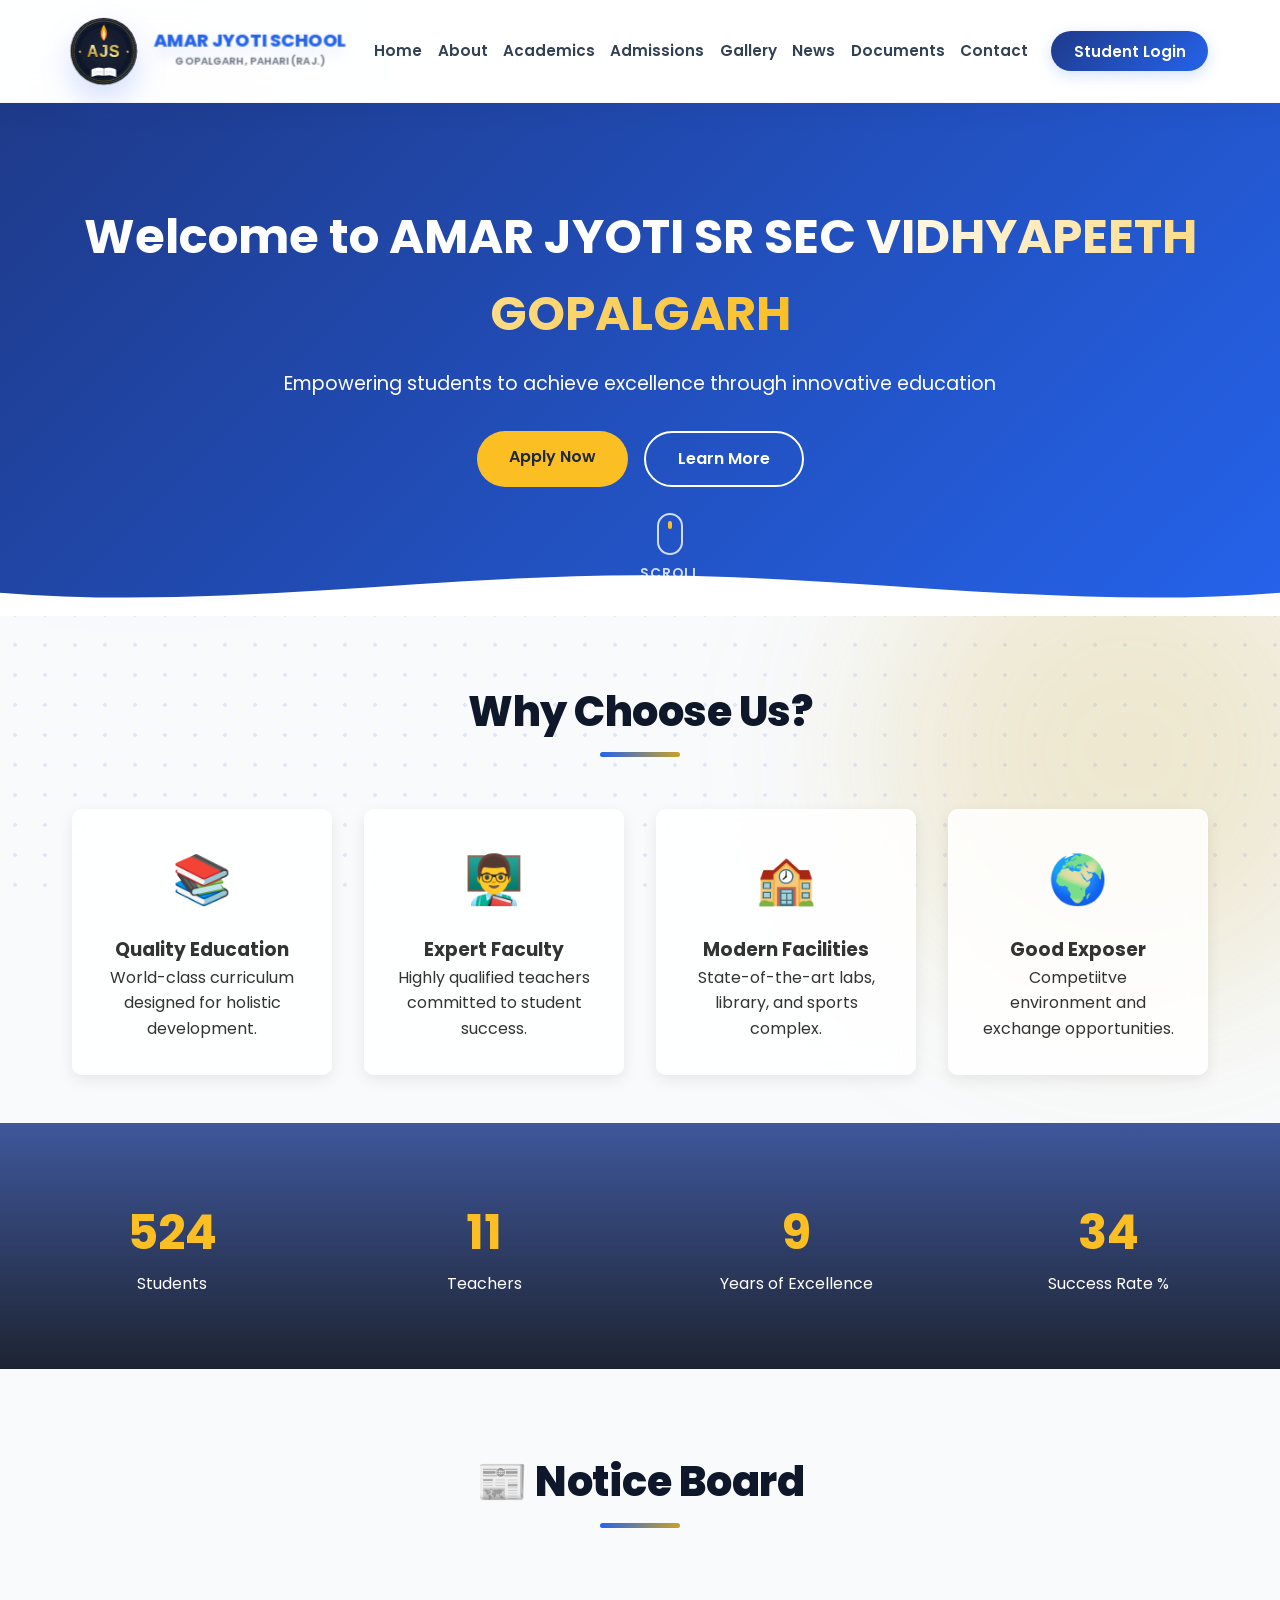
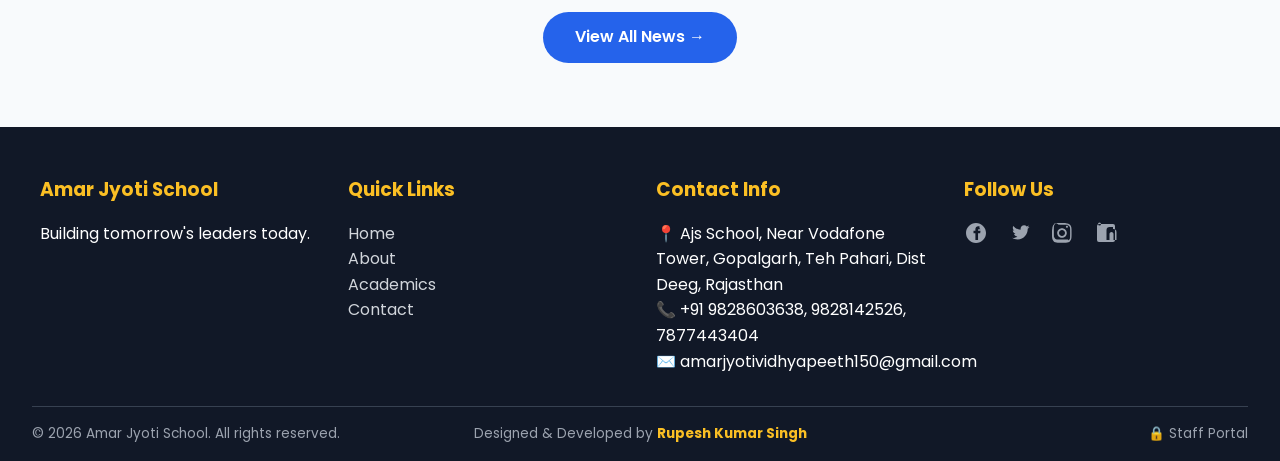
==== commit b45eaa91: "added UI features" ====
--- a/index.html
+++ b/index.html
@@ -5,10 +5,18 @@
     <meta name="viewport" content="width=device-width, initial-scale=1.0">
     <title>Amar Jyoti School - Home</title>
     <link rel="icon" type="image/svg+xml" href="favicon.svg">
-    <link rel="stylesheet" href="css/styles.css?v=19">
+    <link rel="stylesheet" href="css/styles.css?v=31">
     <link href="https://fonts.googleapis.com/css2?family=Poppins:wght@300;400;600;700&display=swap" rel="stylesheet">
 </head>
 <body>
+    <!-- Page Transition Fader -->
+    <div class="page-fader" id="pageFader"></div>
+
+    <!-- Scroll Progress Bar -->
+    <div class="scroll-progress-container">
+        <div class="scroll-progress-bar" id="scrollProgressBar"></div>
+    </div>
+
     <!-- Navigation -->
    <!-- Navigation -->
     <nav class="navbar">
@@ -60,16 +68,22 @@
             </div>
         </div>
         
+        <!-- Animated Scroll Indicator -->
+        <a href="#features" class="scroll-indicator">
+            <div class="mouse"></div>
+            SCROLL
+        </a>
+
         <!-- Elegant Bottom Wave -->
         <div style="position: absolute; bottom: -1px; left: 0; width: 100%; overflow: hidden; line-height: 0;">
-            <svg viewBox="0 0 1200 120" preserveAspectRatio="none" style="position: relative; display: block; width: calc(100% + 1.3px); height: 70px;">
-                <path d="M321.39,56.44c58-10.79,114.16-30.13,172-41.86,82.39-16.72,168.19-17.73,250.45-.39C823.78,31,906.67,72,985.66,92.83c70.05,18.48,146.53,26.09,214.34,3V120H0V27.35A600.21,600.21,0,0,0,321.39,56.44Z" fill="#ffffff"></path>
+            <svg viewBox="0 0 1440 120" preserveAspectRatio="none" style="position: relative; display: block; width: 100%; height: 70px;">
+                <path d="M0,80 C240,110 480,50 720,50 C960,50 1200,110 1440,80 L1440,120 L0,120 Z" fill="#ffffff"></path>
             </svg>
         </div>
     </section>
 
     <!-- Features Section -->
-    <section class="features">
+    <section class="features" id="features">
         <h2 class="section-title">Why Choose Us?</h2>
         <div class="features-grid">
             <div class="feature-card">
@@ -147,10 +161,10 @@
         <div class="footer-section">
             <h3>Follow Us</h3>
             <div class="social-links">
-                <a href="#">📘</a>
-                <a href="#">🐦</a>
-                <a href="#">📷</a>
-                <a href="#">💼</a>
+                <a href="#" aria-label="Facebook"><svg viewBox="0 0 24 24"><path d="M12 2.04C6.5 2.04 2 6.53 2 12.06c0 5.52 4.5 10.02 10 10.02s10-4.5 10-10.02C22 6.53 17.5 2.04 12 2.04zM16.5 8.26h-1.88c-.47 0-.57.22-.57.58v1.03h2.45l-.32 2.48h-2.13v6.53H11.4V12.35H9.5V9.87h1.9V8.08c0-1.88 1.14-2.92 2.8-2.92h1.3v2.1z"/></svg></a>
+                <a href="#" aria-label="Twitter"><svg viewBox="0 0 24 24"><path d="M22.46 6c-.64.28-1.32.47-2.03.56.74-.44 1.3-1.14 1.56-1.95-.69.41-1.46.71-2.28.87-.65-.69-1.58-1.12-2.6-1.12-1.97 0-3.56 1.6-3.56 3.56 0 .28.03.55.09.81-2.96-.15-5.58-1.57-7.34-3.72-.3.53-.48 1.14-.48 1.8 0 1.23.63 2.32 1.58 2.95-.58-.02-1.13-.18-1.61-.44v.04c0 1.72 1.22 3.16 2.85 3.49-.3.08-.61.12-.94.12-.23 0-.45-.02-.67-.06.45 1.41 1.77 2.44 3.33 2.47-1.22.96-2.75 1.53-4.42 1.53-.29 0-.57-.02-.85-.05 1.57 1.01 3.44 1.6 5.46 1.6 6.55 0 10.14-5.44 10.14-10.14 0-.15 0-.3-.01-.45.7-.5 1.3-1.12 1.78-1.84z"/></svg></a>
+                <a href="#" aria-label="Instagram"><svg viewBox="0 0 24 24"><path d="M12 2c-2.72 0-3.06.01-4.12.06-1.06.05-1.79.23-2.43.48-.65.25-1.13.59-1.62 1.08-.49.49-.83.97-1.08 1.62-.25.64-.43 1.37-.48 2.43C2.01 8.94 2 9.28 2 12s.01 3.06.06 4.12c.05 1.06.23 1.79.48 2.43.25.65.59 1.13 1.08 1.62.49.49.97.83 1.62 1.08.64.25 1.37.43 2.43.48 1.06.05 1.4.06 4.12.06s3.06-.01 4.12-.06c1.06-.05 1.79-.23 2.43-.48.65-.25 1.13-.59 1.62-1.08.49-.49.83-.97 1.08-1.62.25-.64.43-1.37.48-2.43.05-1.06.06-1.4.06-4.12s-.01-3.06-.06-4.12c-.05-1.06-.23-1.79-.48-2.43-.25-.65-.59-1.13-1.08-1.62-.49-.49-.97-.83-1.62-1.08-.64-.25-1.37-.43-2.43-.48C15.06 2.01 14.72 2 12 2zm0 1.8c2.67 0 2.98.01 4.04.06 1-.05 1.5.12 1.87.27.45.18.78.43 1.12.78.34.34.59.67.78 1.12.15.37.32.87.27 1.87.05 1.06.06 1.37.06 4.04s-.01 2.98-.06 4.04c-.05 1 .12 1.5-.27 1.87-.18.45-.43.78-.78 1.12-.34.34-.67.59-1.12-.78.37.15-.87.32-1.87.27-1.06.05-1.37.06-4.04.06s-2.98-.01-4.04-.06c-1-.05-1.5-.12-1.87-.27-.45-.18-.78-.43-1.12-.78-.34-.34-.59-.67-.78-1.12-.15-.37-.32-.87-.27-1.87-.05-1.06-.06-1.37-.06-4.04s.01-2.98.06-4.04c.05-1-.12-1.5.27-1.87.18-.45.43-.78.78-1.12.34-.34.67-.59-1.12-.78.37-.15.87-.32 1.87-.27C9.02 3.81 9.33 3.8 12 3.8zm0 3.35c-2.65 0-4.8 2.15-4.8 4.8s2.15 4.8 4.8 4.8 4.8-2.15 4.8-4.8-2.15-4.8-4.8-4.8zm0 7.8c-1.66 0-3-1.34-3-3s1.34-3 3-3 3 1.34 3 3-1.34 3-3 3zm4.95-8.2c-.58 0-1.05-.47-1.05-1.05s.47-1.05 1.05-1.05 1.05.47 1.05 1.05-.47 1.05-1.05 1.05z"/></svg></a>
+                <a href="#" aria-label="LinkedIn"><svg viewBox="0 0 24 24"><path d="M19 3a2 2 0 0 1 2 2v14a2 2 0 0 1-2 2H5a2 2 0 0 1-2-2V5a2 2 0 0 1 2-2h14zm-11 5v9h3V8h-3zm-1-2h5v13H7V6zm12 0h-3.26a3.26 3.26 0 0 0-3.24 3.24V19h3v-5.76c0-1.24.74-2.24 2-2.24s2 1 2 2.24V19h3V11.24A3.26 3.26 0 0 0 19 8zM5.5 4.5a1.5 1.5 0 1 0 0-3 1.5 1.5 0 0 0 0 3z"/></svg></a>
             </div>
         </div>
     </div>
--- a/css/styles.css
+++ b/css/styles.css
@@ -6,6 +6,7 @@
     background-image: radial-gradient(rgba(37, 99, 235, 0.12) 2px, transparent 2px);
     background-size: 30px 30px;
     background-attachment: fixed;
+    overflow-x: clip; /* Enforces strict clipping to prevent mobile side-scroll */
 }
 
 body {
@@ -13,6 +14,7 @@
     line-height: 1.6;
     color: #333;
     background-color: transparent; /* Made transparent so orbs can be seen! */
+    overflow-x: clip; /* Fixes any horizontal scroll/pushing on mobile */
 }
 
 /* 2. Ambient Glowing Orbs in Background */
@@ -286,7 +288,17 @@
 .footer-section ul { list-style: none; }
 .footer-section a { color: #d1d5db; text-decoration: none; }
 .footer-section a:hover { color: #fbbf24; }
-.social-links a { font-size: 1.5rem; margin-right: 1rem; }
+.social-links { display: flex; gap: 1.2rem; }
+.social-links a {
+    color: #9ca3af;
+    transition: all 0.3s ease;
+    display: inline-block;
+}
+.social-links a:hover {
+    color: #fbbf24;
+    transform: translateY(-3px);
+}
+.social-links svg { width: 24px; height: 24px; fill: currentColor; }
 .footer-bottom {
     text-align: center;
     border-top: 1px solid #374151;
@@ -311,16 +323,51 @@
     grid-template-columns: 1fr 1fr;
     gap: 3rem;
     align-items: center;
-}
-.image-placeholder {
-    background: linear-gradient(135deg, #2563eb, #7c3aed);
-    height: 300px;
-    border-radius: 10px;
-    display: flex;
-    align-items: center;
+    padding: 2rem 0;
+}
+.about-text {
+    position: relative; /* Establish stacking context */
+    z-index: 2;         /* Ensure text is above the overlapping image badge */
+}
+.about-image-wrapper {
+    position: relative;
+    border-radius: 24px;
+    overflow: visible;
+    box-shadow: 0 25px 50px rgba(15, 23, 42, 0.2);
+    transform: perspective(1000px) rotateY(-5deg);
+    transition: all 0.6s cubic-bezier(0.165, 0.84, 0.44, 1);
+    margin-bottom: 3rem; /* Adds space so the badge doesn't hit the section below */
+}
+.about-image-wrapper:hover {
+    transform: perspective(1000px) rotateY(0deg) scale(1.02);
+    box-shadow: 0 30px 60px rgba(37, 99, 235, 0.3);
+}
+.about-image-wrapper img {
+    width: 100%;
+    border-radius: 24px;
+    display: block;
+}
+.about-image-badge {
+    position: absolute;
+    bottom: -45px; /* Pushes the badge further down away from the image center */
+    right: -10px;
+    background: linear-gradient(135deg, #fbbf24, #d97706);
+    color: #0f172a;
+    padding: 1.2rem;
+    border-radius: 50%;
+    font-weight: 800;
+    text-align: center;
+    box-shadow: 0 15px 30px rgba(0,0,0,0.3);
+    border: 5px solid #f8fafc;
+    width: 130px;
+    height: 130px;
+    display: flex;
+    flex-direction: column;
     justify-content: center;
-    font-size: 8rem;
-}
+    line-height: 1.1;
+    transform: translateZ(30px);
+}
+.about-image-badge span { font-size: 2.2rem; }
 .mission-vision {
     display: grid;
     grid-template-columns: repeat(auto-fit, minmax(250px, 1fr));
@@ -467,12 +514,16 @@
 @media (max-width: 1050px) {
     .nav-menu {
         position: fixed;
-        top: 70px;
+        top: 103px;
         left: -100%;
         flex-direction: column;
-        background: rgba(255, 255, 255, 0.98);
+        background: linear-gradient(135deg, rgba(15, 23, 42, 0.95) 0%, rgba(30, 58, 138, 0.95) 100%), 
+                    url('https://images.unsplash.com/photo-1541829070764-84a7d30dd3f3?ixlib=rb-4.0.3&auto=format&fit=crop&w=1920&q=80') no-repeat center center fixed;
+        background-size: cover;
         backdrop-filter: blur(10px);
         width: 100%;
+        height: calc(100vh - 103px);
+        overflow-y: auto;
         text-align: center;
         padding: 2rem 0;
         transition: 0.3s;
@@ -482,20 +533,89 @@
     .nav-menu.active { left: 0; }
     .hamburger { display: block; }
     .nav-menu li.nav-cta { margin-left: 0 !important; margin-top: 1rem; }
+    .nav-menu a {
+        color: #ffffff;
+        font-size: 1.1rem;
+    }
+    .nav-menu a:hover, .nav-menu a.active {
+        color: #fbbf24;
+    }
+    .nav-menu li.nav-cta a {
+        background: linear-gradient(135deg, #fbbf24 0%, #d97706 100%);
+        color: #0f172a !important;
+        box-shadow: 0 4px 15px rgba(251, 191, 36, 0.3);
+    }
 }
 
 /* Responsive General */
 @media (max-width: 768px) {
     .hero h1 { font-size: 1.6rem; line-height: 1.3; }
+    .section-title {
+        font-size: 2rem;
+        margin-bottom: 2.5rem;
+    }
+    .page-header { padding: 3rem 1.5rem; }
     .about-grid, .contact-grid, .form-row {
         grid-template-columns: 1fr;
     }
-}
-
-
-
-
-
+    .message-card {
+        padding: 1.5rem; /* Reduces padding to fit mobile screens perfectly */
+    }
+    .features, .news, .academics-content, .about-content, .admissions-content, .contact-content {
+        padding: 2rem 1.5rem; /* Better mobile spacing */
+    }
+    .stats, .login-page, html {
+        background-attachment: scroll !important; /* Fixes "misaligned/zoomed background" bug on iOS/mobile */
+    }
+    /* Scale down the badge on smaller screens so it doesn't bleed over */
+    .about-image-badge {
+        width: 100px;
+        height: 100px;
+        bottom: -35px;
+        padding: 0.8rem;
+    }
+    .about-image-badge span { font-size: 1.6rem; }
+}
+
+/* ============ SCROLL PROGRESS BAR ============ */
+.scroll-progress-container {
+    position: fixed;
+    top: 0; left: 0; width: 100%; height: 4px;
+    background: transparent; z-index: 10001; pointer-events: none;
+}
+.scroll-progress-bar {
+    height: 100%; width: 0%;
+    background: linear-gradient(90deg, #2563eb, #fbbf24);
+    box-shadow: 0 0 10px rgba(251, 191, 36, 0.7);
+    border-radius: 0 2px 2px 0;
+    transition: width 0.1s ease-out;
+}
+
+/* ============ ANIMATED MOUSE INDICATOR ============ */
+.scroll-indicator {
+    position: absolute; bottom: 30px; left: 50%; transform: translateX(-50%);
+    display: flex; flex-direction: column; align-items: center;
+    color: rgba(255, 255, 255, 0.8); animation: fadeUp 1s 0.8s forwards, bounce 2s infinite 1.5s;
+    opacity: 0; text-decoration: none; font-size: 0.85rem; font-weight: 600; letter-spacing: 1px;
+}
+.mouse {
+    width: 26px; height: 42px; border: 2px solid rgba(255, 255, 255, 0.8);
+    border-radius: 20px; position: relative; margin-bottom: 8px;
+}
+.mouse::before {
+    content: ''; position: absolute; top: 6px; left: 50%; transform: translateX(-50%);
+    width: 4px; height: 8px; background: #fbbf24; border-radius: 2px;
+    animation: scrollWheel 2s infinite;
+}
+@keyframes bounce {
+    0%, 20%, 50%, 80%, 100% { transform: translateY(0) translateX(-50%); }
+    40% { transform: translateY(-10px) translateX(-50%); }
+    60% { transform: translateY(-5px) translateX(-50%); }
+}
+@keyframes scrollWheel {
+    0% { top: 6px; opacity: 1; }
+    100% { top: 20px; opacity: 0; }
+}
 
 /* Success Animation */
 .success-animation {
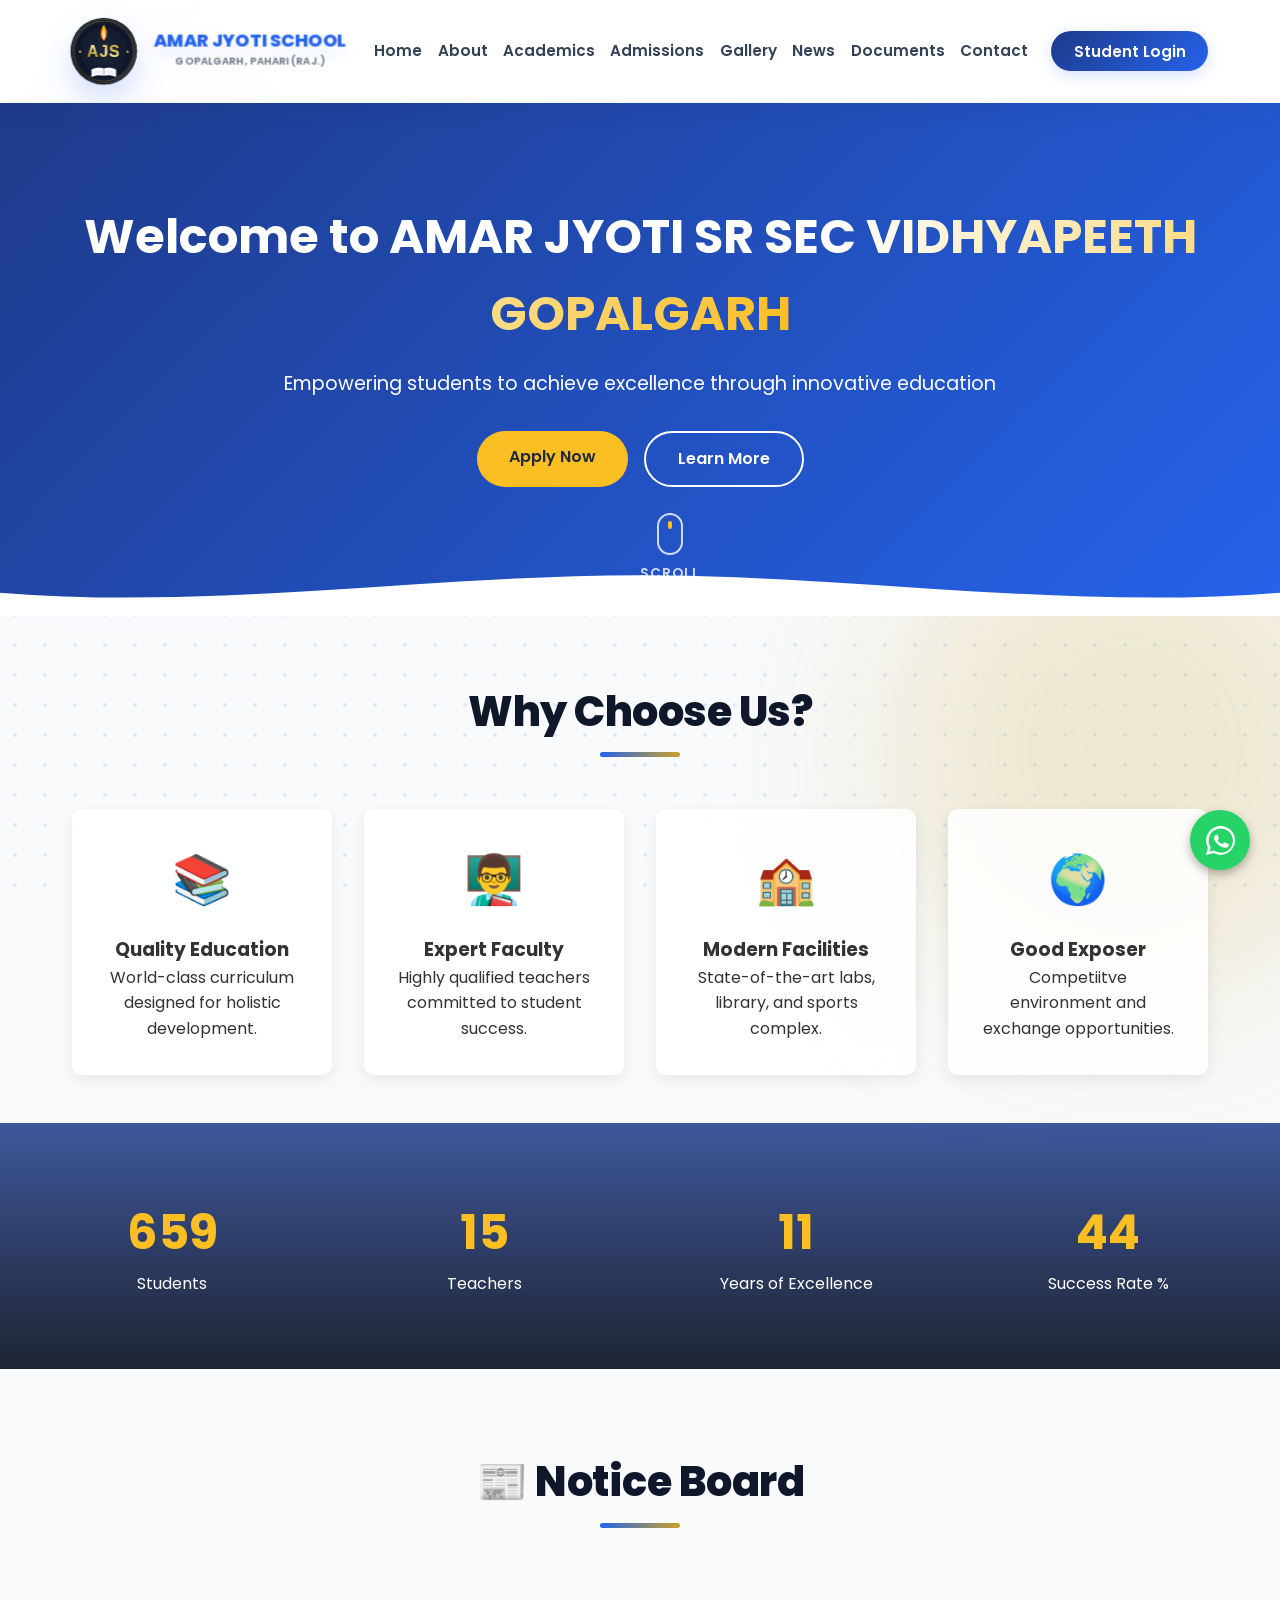
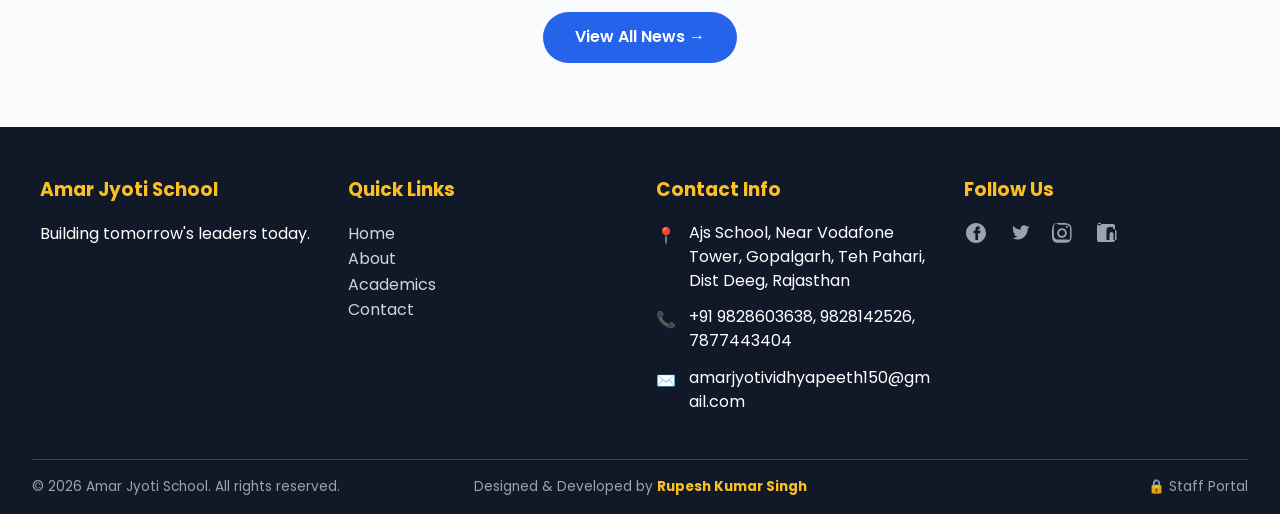
==== commit 68aab3ee: "DNS syncing issue" ====
--- a/index.html
+++ b/index.html
@@ -5,7 +5,7 @@
     <meta name="viewport" content="width=device-width, initial-scale=1.0">
     <title>Amar Jyoti School - Home</title>
     <link rel="icon" type="image/svg+xml" href="favicon.svg">
-    <link rel="stylesheet" href="css/styles.css?v=31">
+    <link rel="stylesheet" href="css/styles.css?v=35">
     <link href="https://fonts.googleapis.com/css2?family=Poppins:wght@300;400;600;700&display=swap" rel="stylesheet">
 </head>
 <body>
@@ -154,9 +154,18 @@
         </div>
         <div class="footer-section">
             <h3>Contact Info</h3>
-            <p>📍 Ajs School, Near Vodafone Tower, Gopalgarh, Teh Pahari, Dist Deeg, Rajasthan</p>
-            <p>📞 +91 9828603638, 9828142526, 7877443404</p>
-            <p style="white-space: nowrap;">✉️ amarjyotividhyapeeth150@gmail.com</p>
+            <div class="footer-contact-item">
+                <span>📍</span>
+                <p>Ajs School, Near Vodafone Tower, Gopalgarh, Teh Pahari, Dist Deeg, Rajasthan</p>
+            </div>
+            <div class="footer-contact-item">
+                <span>📞</span>
+                <p>+91 9828603638, 9828142526, 7877443404</p>
+            </div>
+            <div class="footer-contact-item">
+                <span>✉️</span>
+                <p>amarjyotividhyapeeth150@gmail.com</p>
+            </div>
         </div>
         <div class="footer-section">
             <h3>Follow Us</h3>
@@ -178,6 +187,11 @@
         <a href="login.html" class="staff-link">🔒 Staff Portal</a>
     </div>
 </footer>
+
+<!-- Floating WhatsApp Icon -->
+<a href="https://wa.me/919828603638" class="whatsapp-float" target="_blank" rel="noopener noreferrer" aria-label="Chat on WhatsApp">
+    <svg viewBox="0 0 24 24"><path d="M12.01 2.014c-5.46 0-9.91 4.45-9.91 9.91 0 1.75.46 3.42 1.3 4.9L2 22l5.34-1.39c1.45.79 3.09 1.21 4.77 1.21 5.46 0 9.91-4.45 9.91-9.91s-4.45-9.91-9.91-9.91zm0 18.22c-1.48 0-2.89-.39-4.14-1.12l-.3-.18-3.07.8.82-3-.2-.31c-.81-1.28-1.23-2.77-1.23-4.32 0-4.57 3.73-8.3 8.3-8.3 4.58 0 8.3 3.73 8.3 8.3s-3.72 8.3-8.3 8.3zm4.56-6.22c-.25-.13-1.48-.73-1.71-.82-.23-.08-.4-.13-.57.13-.17.25-.65.82-.79.98-.15.17-.3.19-.55.06-1.07-.55-2.03-1.16-2.82-2.12-.24-.3-.02-.45.1-.58.12-.11.25-.3.38-.45.13-.15.17-.25.25-.41.08-.17.04-.31-.02-.43-.06-.13-.57-1.38-.79-1.89-.21-.5-.42-.43-.57-.44-.15-.01-.3-.01-.46-.01-.15 0-.41.06-.63.33-.21.28-.82.8-.82 1.96s.84 2.27.96 2.44c.11.17 1.66 2.54 4.02 3.51 1.77.73 2.45.79 3.29.67.82-.12 1.48-.61 1.69-1.2.21-.59.21-1.1.15-1.2-.06-.11-.21-.17-.46-.3z"/></svg>
+</a>
 
     <script src="js/script.js"></script>
 </body>
--- a/css/styles.css
+++ b/css/styles.css
@@ -63,6 +63,20 @@
     justify-content: space-between;
     align-items: center;
     padding: 1rem 2rem;
+    transition: all 0.4s ease;
+}
+
+/* Dynamic Navbar Scroll Effect */
+.navbar.scrolled {
+    background: rgba(255, 255, 255, 0.85);
+    box-shadow: 0 10px 30px rgba(15, 23, 42, 0.1);
+}
+.navbar.scrolled .nav-container {
+    padding: 0.5rem 2rem;
+}
+.navbar.scrolled .logo img {
+    height: 50px !important;
+    width: 50px !important;
 }
 
 /* Premium 3D Spatial Parallax Logo */
@@ -298,6 +312,24 @@
     color: #fbbf24;
     transform: translateY(-3px);
 }
+
+/* Footer Contact Alignments */
+.footer-contact-item {
+    display: flex;
+    gap: 0.8rem;
+    margin-bottom: 0.8rem;
+    align-items: flex-start;
+}
+.footer-contact-item p {
+    margin: 0;
+    line-height: 1.5;
+    word-break: break-word;
+}
+.footer-contact-item span {
+    flex-shrink: 0;
+    margin-top: 2px;
+}
+
 .social-links svg { width: 24px; height: 24px; fill: currentColor; }
 .footer-bottom {
     text-align: center;
@@ -513,8 +545,8 @@
 /* Responsive Navbar (Trigger earlier due to many menu items) */
 @media (max-width: 1050px) {
     .nav-menu {
-        position: fixed;
-        top: 103px;
+        position: absolute;
+        top: 100%;
         left: -100%;
         flex-direction: column;
         background: linear-gradient(135deg, rgba(15, 23, 42, 0.95) 0%, rgba(30, 58, 138, 0.95) 100%), 
@@ -522,10 +554,10 @@
         background-size: cover;
         backdrop-filter: blur(10px);
         width: 100%;
-        height: calc(100vh - 103px);
+        height: 100vh;
         overflow-y: auto;
         text-align: center;
-        padding: 2rem 0;
+        padding: 2rem 0 150px 0; /* Extra padding ensures bottom links aren't cut off */
         transition: 0.3s;
         box-shadow: 0 5px 15px rgba(0,0,0,0.1);
         gap: 1.5rem;
@@ -1065,11 +1097,14 @@
     .footer-bottom {
         flex-direction: column;
         text-align: center;
-    }
-    .footer-bottom > p,
+        gap: 0.8rem;
+    }
+    .footer-bottom > p:first-child,
+    .footer-bottom > p:nth-child(2),
     .footer-bottom .staff-link {
         text-align: center;
         flex: none;
+        width: 100%;
     }
 }
    
@@ -1126,4 +1161,107 @@
     backdrop-filter: blur(10px);
     box-shadow: 0 25px 50px -12px rgba(0, 0, 0, 0.35) !important;
     border: 1px solid rgba(255, 255, 255, 0.3) !important;
-}+}
+
+/* ============ FLOATING WHATSAPP ICON ============ */
+.whatsapp-float {
+    position: fixed;
+    bottom: 30px;
+    right: 30px;
+    width: 60px;
+    height: 60px;
+    background-color: #25d366;
+    color: #FFF;
+    border-radius: 50px;
+    box-shadow: 0 4px 10px rgba(0,0,0,0.3);
+    z-index: 10000;
+    display: flex;
+    align-items: center;
+    justify-content: center;
+    transition: all 0.3s ease;
+    animation: pulse-wa 2s infinite;
+}
+.whatsapp-float:hover {
+    transform: scale(1.1);
+    background-color: #128c7e;
+    color: #FFF;
+}
+.whatsapp-float svg { width: 35px; height: 35px; fill: currentColor; }
+@keyframes pulse-wa {
+    0% { box-shadow: 0 0 0 0 rgba(37, 211, 102, 0.7); }
+    70% { box-shadow: 0 0 0 15px rgba(37, 211, 102, 0); }
+    100% { box-shadow: 0 0 0 0 rgba(37, 211, 102, 0); }
+}
+@media (max-width: 768px) {
+    .whatsapp-float { width: 50px; height: 50px; bottom: 20px; right: 20px; }
+    .whatsapp-float svg { width: 28px; height: 28px; }
+}
+
+/* ============ BACK TO TOP BUTTON ============ */
+.back-to-top {
+    position: fixed;
+    bottom: 100px; /* Sits beautifully above the WhatsApp icon */
+    right: 35px;
+    background: linear-gradient(135deg, #1e3a8a 0%, #3b82f6 100%);
+    color: white;
+    width: 45px;
+    height: 45px;
+    border-radius: 50%;
+    border: none;
+    font-size: 1.2rem;
+    cursor: pointer;
+    opacity: 0;
+    visibility: hidden;
+    transform: translateY(20px);
+    transition: all 0.3s cubic-bezier(0.4, 0, 0.2, 1);
+    box-shadow: 0 4px 15px rgba(37, 99, 235, 0.3);
+    z-index: 9999;
+    display: flex;
+    align-items: center;
+    justify-content: center;
+}
+.back-to-top.visible {
+    opacity: 1;
+    visibility: visible;
+    transform: translateY(0);
+}
+.back-to-top:hover {
+    transform: translateY(-5px);
+    box-shadow: 0 8px 25px rgba(37, 99, 235, 0.4);
+}
+@media (max-width: 768px) {
+    .back-to-top { bottom: 80px; right: 22px; width: 40px; height: 40px; font-size: 1rem; }
+}
+
+/* ============ TOAST NOTIFICATIONS ============ */
+#toast-container {
+    position: fixed;
+    bottom: 20px;
+    right: 20px;
+    z-index: 10001;
+    display: flex;
+    flex-direction: column;
+    gap: 0.8rem;
+    align-items: flex-end;
+}
+.toast {
+    background: white;
+    color: #334155;
+    padding: 1rem 1.5rem;
+    border-radius: 12px;
+    box-shadow: 0 10px 25px rgba(0,0,0,0.15);
+    border-left: 5px solid #6b7280;
+    min-width: 280px;
+    max-width: 350px;
+    opacity: 0;
+    transform: translateX(20px);
+    animation: slideInToast 0.5s forwards, fadeOutToast 0.5s 4.5s forwards;
+}
+.toast.toast-success { border-left-color: #10b981; }
+.toast.toast-error { border-left-color: #ef4444; }
+.toast.toast-info { border-left-color: #3b82f6; }
+.toast-title { font-weight: 700; margin-bottom: 0.3rem; }
+.toast-message { font-size: 0.9rem; }
+
+@keyframes slideInToast { to { opacity: 1; transform: translateX(0); } }
+@keyframes fadeOutToast { from { opacity: 1; } to { opacity: 0; transform: translateX(20px); } }
